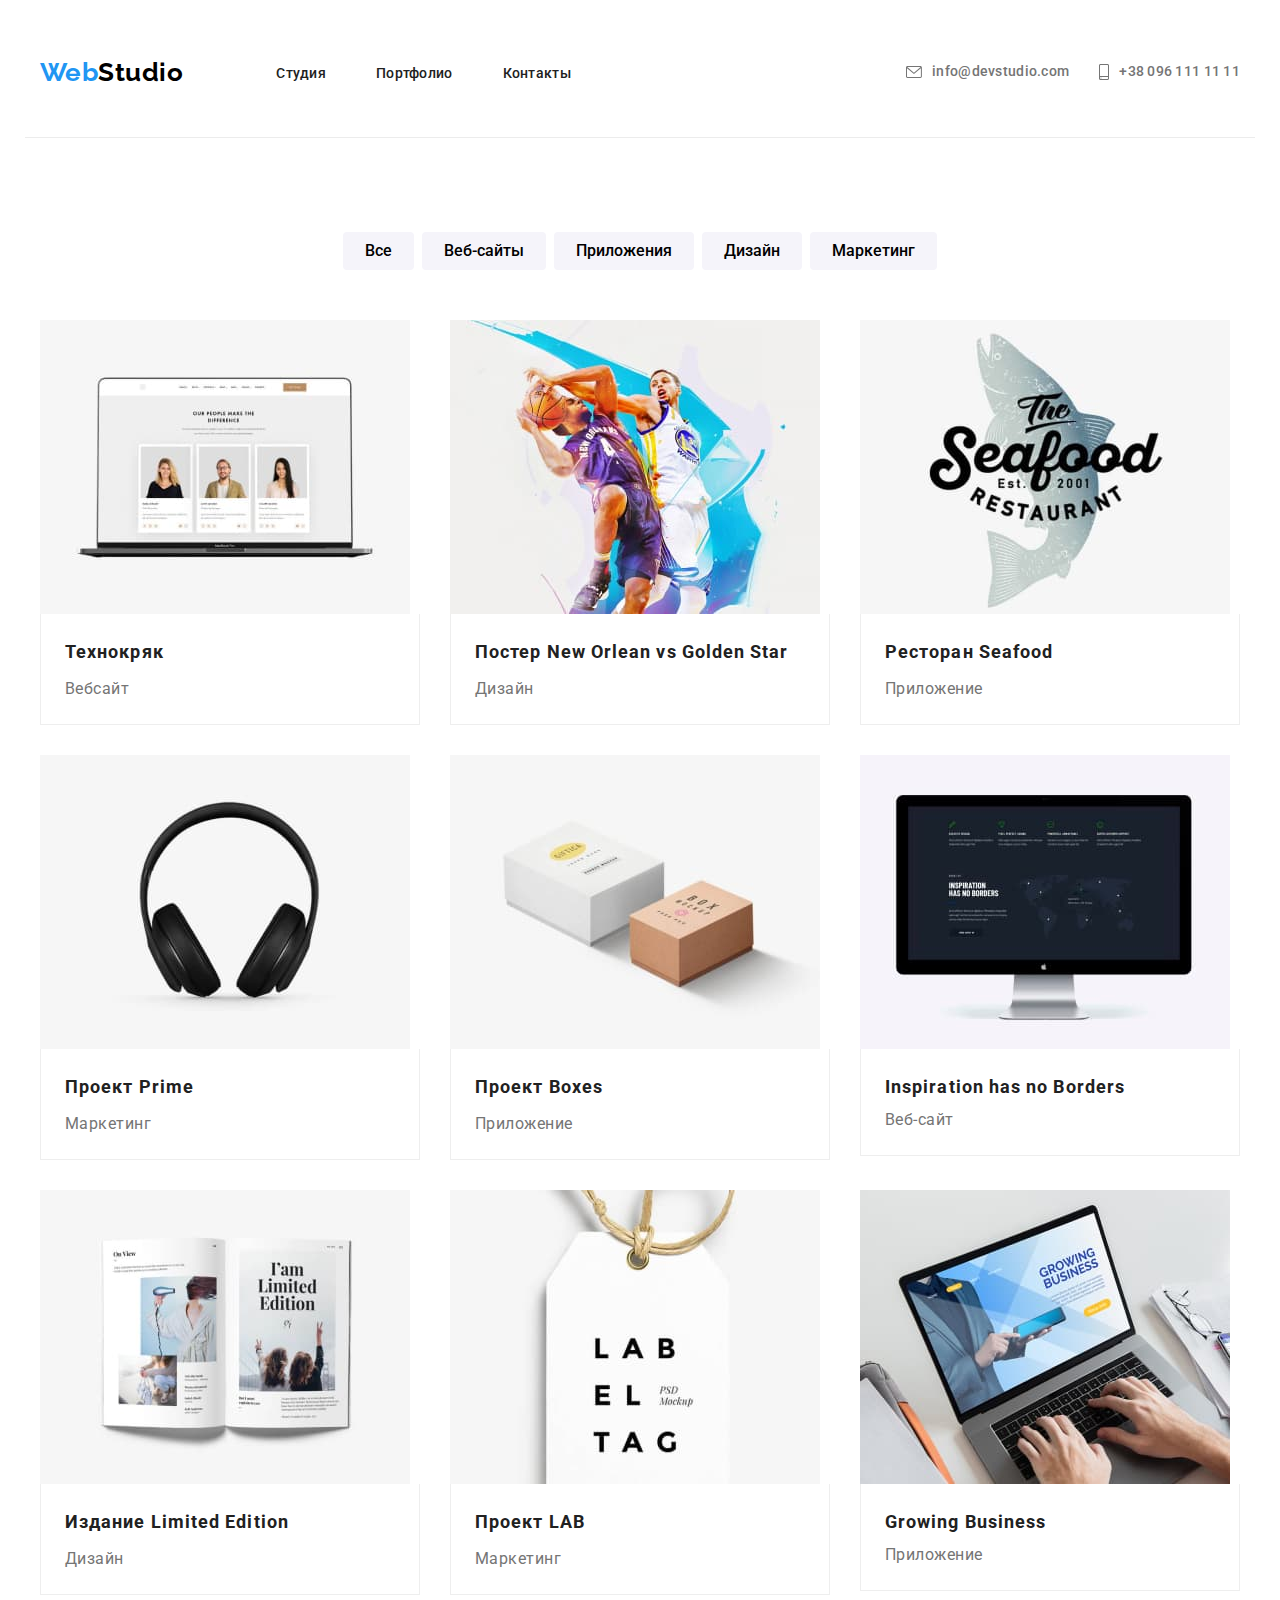
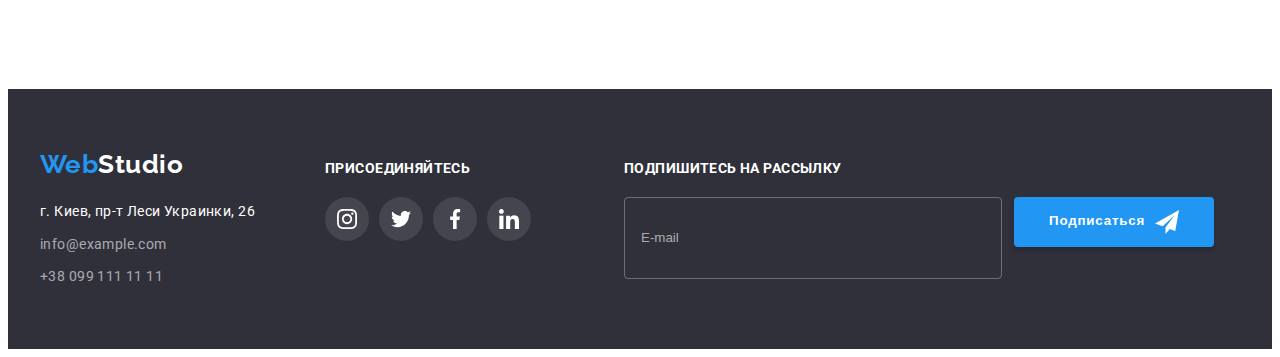
==== portfolio.html @ d4dd52d9 "main" ====
<!DOCTYPE html>
<html lang="ru">
<head>
    <meta charset="UTF-8">
    <meta http-equiv="X-UA-Compatible" content="IE=edge">
    <meta name="viewport" content="width=device-width, initial-scale=1.0">
    <title>Portfolio</title>
    <link rel="preconnect" href="https://fonts.gstatic.com">
    <link href="https://fonts.googleapis.com/css2?family=Raleway:wght@700&family=Roboto:wght@400;500;700;900&display=swap"
        rel="stylesheet">
    <link rel="stylesheet" href="https://cdnjs.cloudflare.com/ajax/libs/modern-normalize/0.2.0/modern-normalize.min.css"
        integrity="sha512-sqIVMkf5f8XGYI/UZYGs7wODxlUeoj9JknataPfUwtvrSKWMHrMXGZ7Evb6nabFYJQG15vFFyALe6r0nWCD1Ug=="
        crossorigin="anonymous" referrerpolicy="no-referrer" />
    <link rel="stylesheet" href="./css/main.min.css">
</head>
<body>
    <!---Header, navigation, mail, phone-->
    <header class="header conteiner">
        <div class="header__conteiner">
            <nav class="header__nav">
                <a lang="en" href="./" class="link header__logo">
                    <span class="header__logo_p1">Web</span><span class="header__logo_p2">Studio</span>
                </a>
                <ul class="list header__menu">
                    <li class="header__menu_item">
                        <a href="./" class="header__menu_link">Студия</a>
                    </li>
                    <li class="header__menu_item">
                        <a href="./portfolio.html" class="header__menu_link">Портфолио</a>
                    </li>
                    <li class="header__menu_item">
                        <a href="./" class="header__menu_link">Контакты</a>
                    </li>
                </ul>
            </nav>
            <ul class="list header__menu header__address_margin">
                <li class="header__address_list">
                    <a href="mailto:info@devstudio.com" class="header__address_link">
                        <svg class="header__address_icon" width="16" height="12">
                            <use href="./icons/sprite.svg#icon-nav-envelope"></use>
                        </svg>
                        info@devstudio.com
                    </a>
                </li>
                <li>
                    <a href="tel:+380961111111" class="header__address_link">
                        <svg class="header__address_icon" width="10" height="16">
                            <use href="./icons/sprite.svg#icon-nav-phone"></use>
                        </svg>
                        +38 096 111 11 11
                    </a>
                </li>
            </ul>
        </div>
    </header>
    <main>
        <!---List filter-->
        <section class="section">
            <div class="conteiner filter-margin">
                <h1 lang="en" hidden>Filters</h1>
                <ul class="list filter-conteiner">
                    <li class="li-filter">
                        <button type="button" class="portfolio-button">Все</button>
                    </li>
                    <li class="li-filter">
                        <button type="button" class="portfolio-button">Веб-сайты</button>
                    </li>
                    <li class="li-filter">
                        <button type="button" class="portfolio-button">Приложения</button>
                    </li>
                    <li class="li-filter">
                        <button type="button" class="portfolio-button">Дизайн</button>
                    </li>
                    <li class="li-filter">
                        <button type="button" class="portfolio-button">Маркетинг</button>
                    </li>
                </ul>
            </div>
            <!---Portfolio projects-->
            <div class="conteiner">
                <h2 lang="en" hidden>List description</h2>
                <ul class="list ul-projects">
                    <li class="li-projects">
                        <a href="" class="projects-list-link">
                            <div class="portfolio-image-wrapper">
                                <img src="./images/portfolio/tehnokriak.jpg" alt="Вебсайт Технокряк" width="370" height="294">
                                <p class="projects-overlay">
                                    Технокряк это современная площадка распространения коронавируса. Компании используют эту платформу для цифрового
                                    шпионажа и атак на защищённые сервера конкурентов. Технокряк это современная площадка распространения коронавируса.
                                    Компании используют эту платформу для цифрового
                                    шпионажа и атак на защищённые сервера конкурентов. Технокряк это современная площадка распространения коронавируса.
                                    Компании используют эту платформу для цифрового
                                    шпионажа и атак на защищённые сервера конкурентов. Технокряк это современная площадка распространения коронавируса.
                                    Компании используют эту платформу для цифрового
                                    шпионажа и атак на защищённые сервера конкурентов.
                                </p>
                            </div>
                        <div class="li-projects-conteiner">
                            <h3 class="portfolio-projects">Технокряк</h3>
                            <p class="portfolio-projects-text">
                                Вебсайт
                            </p>
                        </div>
                        </a>
                    </li>
                    <li class="li-projects">
                        <a href="" class="projects-list-link">
                        <div class="portfolio-image-wrapper">
                            <img src="./images/portfolio/poster.jpg" alt="Постер с баскетболистами" width="370" height="294">
                            <p class="projects-overlay">
                                    Технокряк это современная площадка распространения коронавируса. Компании используют эту платформу для цифрового
                                    шпионажа и атак на защищённые сервера конкурентов. Технокряк это современная площадка распространения коронавируса.
                                    Компании используют эту платформу для цифрового
                                    шпионажа и атак на защищённые сервера конкурентов. Технокряк это современная площадка распространения коронавируса.
                                    Компании используют эту платформу для цифрового
                                    шпионажа и атак на защищённые сервера конкурентов. Технокряк это современная площадка распространения коронавируса.
                                    Компании используют эту платформу для цифрового
                                    шпионажа и атак на защищённые сервера конкурентов.
                                </p>
                        </div>
                        <div class="li-projects-conteiner">
                            <h3 class="portfolio-projects">Постер <span lang="en">New Orlean vs Golden Star</span></h3>
                            <p class="portfolio-projects-text">
                                Дизайн
                            </p>
                        </div>
                        </a>
                    </li>
                    <li class="li-projects">
                        <a href="" class="projects-list-link">
                        <div class="portfolio-image-wrapper">
                            <img src="./images/portfolio/restaurant.jpg" alt="Лого ресторана" width="370" height="294">
                            <p class="projects-overlay">
                                    Технокряк это современная площадка распространения коронавируса. Компании используют эту платформу для цифрового
                                    шпионажа и атак на защищённые сервера конкурентов. Технокряк это современная площадка распространения коронавируса.
                                    Компании используют эту платформу для цифрового
                                    шпионажа и атак на защищённые сервера конкурентов. Технокряк это современная площадка распространения коронавируса.
                                    Компании используют эту платформу для цифрового
                                    шпионажа и атак на защищённые сервера конкурентов. Технокряк это современная площадка распространения коронавируса.
                                    Компании используют эту платформу для цифрового
                                    шпионажа и атак на защищённые сервера конкурентов.
                                </p>
                        </div>
                        <div class="li-projects-conteiner">
                            <h3 class="portfolio-projects">Ресторан <span lang="en">Seafood</span></h3>
                            <p class="portfolio-projects-text">
                                Приложение
                            </p>
                        </div>
                        </a>
                    </li>
                    <li class="li-projects">
                        <a href="" class="projects-list-link">
                        <div class="portfolio-image-wrapper">
                            <img src="./images/portfolio/project-prime.jpg" alt="Наушники" width="370" height="294">
                            <p class="projects-overlay">
                                    Технокряк это современная площадка распространения коронавируса. Компании используют эту платформу для цифрового
                                    шпионажа и атак на защищённые сервера конкурентов. Технокряк это современная площадка распространения коронавируса.
                                    Компании используют эту платформу для цифрового
                                    шпионажа и атак на защищённые сервера конкурентов. Технокряк это современная площадка распространения коронавируса.
                                    Компании используют эту платформу для цифрового
                                    шпионажа и атак на защищённые сервера конкурентов. Технокряк это современная площадка распространения коронавируса.
                                    Компании используют эту платформу для цифрового
                                    шпионажа и атак на защищённые сервера конкурентов.
                                </p>
                        </div>
                        <div class="li-projects-conteiner">
                            <h3 class="portfolio-projects">Проект <span lang="en" class="portfolio-projects">Prime</span></h3>
                            <p class="portfolio-projects-text">
                                Маркетинг
                            </p>
                        </div>
                        </a>
                    </li>
                    <li class="li-projects">
                        <a href="" class="projects-list-link">
                        <div class="portfolio-image-wrapper">
                            <img src="./images/portfolio/project-boxes.jpg" alt="Две коробки" width="370" height="294">
                            <p class="projects-overlay">
                                    Технокряк это современная площадка распространения коронавируса. Компании используют эту платформу для цифрового
                                    шпионажа и атак на защищённые сервера конкурентов. Технокряк это современная площадка распространения коронавируса.
                                    Компании используют эту платформу для цифрового
                                    шпионажа и атак на защищённые сервера конкурентов. Технокряк это современная площадка распространения коронавируса.
                                    Компании используют эту платформу для цифрового
                                    шпионажа и атак на защищённые сервера конкурентов. Технокряк это современная площадка распространения коронавируса.
                                    Компании используют эту платформу для цифрового
                                    шпионажа и атак на защищённые сервера конкурентов.
                                </p>
                        </div>
                        <div class="li-projects-conteiner">
                            <h3 class="portfolio-projects">Проект <span lang="en" class="portfolio-projects">Boxes</span></h3>
                            <p class="portfolio-projects-text">
                                Приложение
                            </p>
                        </div>
                        </a>
                    </li>
                    <li class="li-projects">
                        <a href="" class="projects-list-link">
                        <div class="portfolio-image-wrapper">
                            <img src="./images/portfolio/inspiration.jpg" alt="Монитор" width="370" height="294">
                            <p class="projects-overlay">
                                    Технокряк это современная площадка распространения коронавируса. Компании используют эту платформу для цифрового
                                    шпионажа и атак на защищённые сервера конкурентов. Технокряк это современная площадка распространения коронавируса.
                                    Компании используют эту платформу для цифрового
                                    шпионажа и атак на защищённые сервера конкурентов. Технокряк это современная площадка распространения коронавируса.
                                    Компании используют эту платформу для цифрового
                                    шпионажа и атак на защищённые сервера конкурентов. Технокряк это современная площадка распространения коронавируса.
                                    Компании используют эту платформу для цифрового
                                    шпионажа и атак на защищённые сервера конкурентов.
                                </p>
                        </div>
                        <div class="li-projects-conteiner">
                            <h3><span lang="en" class="portfolio-projects">Inspiration has no Borders</span></h3>
                            <p class="portfolio-projects-text">
                                Веб-сайт
                            </p>
                        </div>
                        </a>
                    </li>
                    <li class="li-projects">
                        <a href="" class="projects-list-link">
                        <div class="portfolio-image-wrapper">
                            <img src="./images/portfolio/publishing.jpg" alt="Журнал" width="370" height="294">
                            <p class="projects-overlay">
                                    Технокряк это современная площадка распространения коронавируса. Компании используют эту платформу для цифрового
                                    шпионажа и атак на защищённые сервера конкурентов. Технокряк это современная площадка распространения коронавируса.
                                    Компании используют эту платформу для цифрового
                                    шпионажа и атак на защищённые сервера конкурентов. Технокряк это современная площадка распространения коронавируса.
                                    Компании используют эту платформу для цифрового
                                    шпионажа и атак на защищённые сервера конкурентов. Технокряк это современная площадка распространения коронавируса.
                                    Компании используют эту платформу для цифрового
                                    шпионажа и атак на защищённые сервера конкурентов.
                                </p>
                        </div>
                        <div class="li-projects-conteiner">
                            <h3 class="portfolio-projects">Издание <span lang="en" class="portfolio-projects">Limited Edition</span></h3>
                            <p class="portfolio-projects-text">
                                Дизайн
                            </p>
                        </div>
                        </a>
                    </li>
                    <li class="li-projects">
                        <a href="" class="projects-list-link">
                        <div class="portfolio-image-wrapper">
                            <img src="./images/portfolio/project-lab.jpg" alt="Ярлык" width="370" height="294">
                            <p class="projects-overlay">
                                    Технокряк это современная площадка распространения коронавируса. Компании используют эту платформу для цифрового
                                    шпионажа и атак на защищённые сервера конкурентов. Технокряк это современная площадка распространения коронавируса.
                                    Компании используют эту платформу для цифрового
                                    шпионажа и атак на защищённые сервера конкурентов. Технокряк это современная площадка распространения коронавируса.
                                    Компании используют эту платформу для цифрового
                                    шпионажа и атак на защищённые сервера конкурентов. Технокряк это современная площадка распространения коронавируса.
                                    Компании используют эту платформу для цифрового
                                    шпионажа и атак на защищённые сервера конкурентов.
                                </p>
                        </div>
                        <div class="li-projects-conteiner">
                            <h3 class="portfolio-projects">Проект <span lang="en" class="portfolio-projects">LAB</span></h3>
                            <p class="portfolio-projects-text">
                                Маркетинг
                            </p>
                        </div>
                        </a>
                    </li>
                    <li class="li-projects">
                        <a href="" class="projects-list-link">
                        <div class="portfolio-image-wrapper">
                            <img src="./images/portfolio/growing.jpg" alt="Ноутбук" width="370" height="294">
                            <p class="projects-overlay">
                                    Технокряк это современная площадка распространения коронавируса. Компании используют эту платформу для цифрового
                                    шпионажа и атак на защищённые сервера конкурентов. Технокряк это современная площадка распространения коронавируса.
                                    Компании используют эту платформу для цифрового
                                    шпионажа и атак на защищённые сервера конкурентов. Технокряк это современная площадка распространения коронавируса.
                                    Компании используют эту платформу для цифрового
                                    шпионажа и атак на защищённые сервера конкурентов. Технокряк это современная площадка распространения коронавируса.
                                    Компании используют эту платформу для цифрового
                                    шпионажа и атак на защищённые сервера конкурентов.
                                </p>
                        </div>
                        <div class="li-projects-conteiner">
                            <h3><span lang="en" class="portfolio-projects">Growing Business</span></h3>
                            <p class="portfolio-projects-text">
                                Приложение
                            </p>
                        </div>
                        </a>
                    </li>
                </ul>
                </div>
        </section>
    </main>
    <!---Footer-->
    <footer class="footer">
        <div class="conteiner footer-conteiner">
            <div class="footer-address-wrapper">
                <div class="footer-logo">
                    <a lang="en" href="./" class="link">
                        <span class="logo-p1-footer">Web</span><span class="logo-p2-footer">Studio</span>
                    </a>
                </div>
                <address class="address">
                    <ul class="list">
                        <li class="footer-address">
                            <a href="https://goo.gl/maps/2G7X5ujzZRcChYin7" target="_blank" rel="noopener noreferrer"
                                class="address-street">г.
                                Киев, пр-т Леси Украинки, 26</a>
                        </li>
                        <li class="footer-address">
                            <a href="mailto:info@example.com" class="address-email">info@example.com</a>
                        </li>
                        <li class="footer-address">
                            <a href="tel:+380991111111" class="address-tel">+38 099 111 11 11</a>
                        </li>
                    </ul>
                </address>
            </div>
            <div class="footer-social-conteiner">
                <p class="footer-social-header">
                    Присоединяйтесь
                </p>
                <ul class="list footer-social-content">
                    <li class="footer-social-item">
                        <a href="" class="footer-social-link">
                            <svg class="footer-social-icon" width="20" height="20">
                                <use href="./icons/sprite.svg#icon-instagram-white"></use>
                            </svg>
                        </a>
                    </li>
                    <li class="footer-social-item">
                        <a href="" class="footer-social-link">
                            <svg class="footer-social-icon" width="20" height="20">
                                <use href="./icons/sprite.svg#icon-twitter-white"></use>
                            </svg>
                        </a>
                    </li>
                    <li class="footer-social-item">
                        <a href="" class="footer-social-link">
                            <svg class="footer-social-icon" width="20" height="20">
                                <use href="./icons/sprite.svg#icon-facebook-white"></use>
                            </svg>
                        </a>
                    </li>
                    <li class="footer-social-item">
                        <a href="" class="footer-social-link">
                            <svg class="footer-social-icon" width="20" height="20">
                                <use href="./icons/sprite.svg#icon-linkedin-white"></use>
                            </svg>
                        </a>
                    </li>
                </ul>
            </div>
            <div class="footer-subscribe-conteiner">
                <p class="subscribe-form-header">Подпишитесь на рассылку</p>
                <form class="subscribe-form">
                    <label class="subscribe-form-label">
                        <input type="email" class="subscribe-form-input" placeholder="E-mail" name="subscribe-email">
                    </label>
                    <button type="submit" class="subscribe-button">Подписаться</button>
                </form>
            </div>
        </div>
    </footer>
</body>
</html>
---- css/main.min.css ----
:root{--main-font: "roboto", sans-serif;--secondary-font: "raleway", sans-serif;--main-text-color: #212121;--accent-color: #2196f3;--logo-p2-header-color: #000000;--nav-address-color: #757575;--hero-footer-background-color: #2f303a;--hero-title-color: #ffffff;--hero-button-color: #ffffff;--hero-button-background-color: #188ce8;--features-text-team-position-portfolio-projects-text: #757575;--team-section-background: #f5f4fa;--portfolio-button-background-color: #f5f4fa;--portfolio-button-background-color-hover: #2196f3;--portfolio-button-hover-focus-color: #ffffff;--logo-p2-footer-color: #ffffff;--address-street-color: #ffffff}.visually-hidden{position:absolute !important;clip:rect(1px 1px 1px 1px);clip:rect(1px, 1px, 1px, 1px);padding:0 !important;border:0 !important;height:1px !important;width:1px !important;overflow:hidden}h1,h2,h3,p{margin-bottom:0;margin-top:0}img{display:block}ul,ol{margin-bottom:0;margin-top:0;padding-left:0}body{color:var(--main-text-color);font-family:var(--main-font);font-weight:400;letter-spacing:0.03em}.list{list-style:none}.link{text-decoration:none}.section{padding-top:94px;padding-bottom:94px}.conteiner{width:1200px;padding-left:15px;padding-right:15px;margin:0 auto}.header__logo{margin-right:93px}.header__logo_p1{font-family:var(--secondary-font);font-weight:700;font-size:26px;line-height:1.19;color:var(--accent-color)}.header__logo_p2{font-family:var(--secondary-font);font-weight:700;font-size:26px;line-height:1.19;color:var(--logo-p2-header-color)}.footer-logo{margin-bottom:20px}.logo-p1-footer{font-family:var(--secondary-font);font-weight:700;font-size:26px;line-height:1.19;color:var(--accent-color)}.logo-p2-footer{font-family:var(--secondary-font);font-weight:700;font-size:26px;line-height:1.19;color:var(--logo-p2-footer-color)}.hero__button{border:none;box-shadow:0px 4px 4px rgba(0,0,0,0.15);border-radius:4px;color:var(--hero-button-color);background-color:var(--accent-color);font-family:var(--main-font);padding:10px 32px;font-weight:700;font-size:16px;line-height:1.87;letter-spacing:0.06em;transition:background-color 250ms cubic-bezier(0.4, 0, 0.2, 1)}.hero__button:hover,.hero__button:focus{background-color:var(--hero-button-background-color);cursor:pointer}.backdrop{position:fixed;top:0;left:0;width:100vw;height:100vh;background-color:rgba(0,0,0,0.2);transition:opacity 250ms cubic-bezier(0.4, 0, 0.2, 1),visibility 205ms cubic-bezier(0.4, 0, 0.2, 1)}.is-hidden{opacity:0;visibility:hidden;pointer-events:none}.modal{position:absolute;padding:40px;left:50%;top:50%;width:528px;background:#ffffff;box-shadow:0px 1px 3px rgba(0,0,0,0.12),0px 1px 1px rgba(0,0,0,0.14),0px 2px 1px rgba(0,0,0,0.2);border-radius:4px;transform:translate(-50%, -50%)}.close-button{position:absolute;top:8px;right:8px;width:30px;height:30px;background:#ffffff;border:1px solid rgba(0,0,0,0.1);border-radius:50%;cursor:pointer;padding:0;transition:fill 250ms cubic-bezier(0.4, 0, 0.2, 1)}.close-button:hover{fill:var(--accent-color)}.modal-form-title{margin-bottom:12px;font-weight:700;font-size:20px;line-height:1.15;text-align:center;letter-spacing:0.03em;color:#212121}.modal-form-input{font-size:12px;line-height:1.16;letter-spacing:0.01em;color:#757575}.contact-form-input-wrapper{display:block;position:relative;margin-top:4px;margin-bottom:10px}.contact-form-input{height:40px;width:100%;padding-left:42px;border:1px solid rgba(33,33,33,0.2);border-radius:4px;transition:border 250ms cubic-bezier(0.4, 0, 0.2, 1)}.contact-form-input:focus{border-color:var(--accent-color);outline:none}.contact-form-icon{position:absolute;height:12px;width:12px;top:50%;left:15px;transform:translateY(-50%);transition:fill 250ms cubic-bezier(0.4, 0, 0.2, 1)}.contact-form-input:focus+.contact-form-icon{fill:var(--accent-color)}.contact-form-comments{width:100%;height:120px;padding:12px 16px;margin-top:4px;margin-bottom:20px;border:1px solid rgba(33,33,33,0.2);border-radius:4px;resize:none;transition:border-color 250ms cubic-bezier(0.4, 0, 0.2, 1)}.contact-form-comments::placeholder{color:rgba(117,117,117,0.5)}.contact-form-comments:focus{outline:none;border-color:var(--accent-color)}.contact-form-checkbox-label{display:flex;align-items:center;font-size:14px;line-height:1.71;margin-bottom:30px;color:#757575}.contact-form-checkbox-label::before{content:"";margin-left:13px;margin-right:7px;background-image:url("../icons/unchecked.svg");width:16px;height:15px;cursor:pointer;transition:background-image 250ms cubic-bezier(0.4, 0, 0.2, 1)}.contact-form-policy:checked+.contact-form-checkbox-label::before{background-image:url("../icons/checked.svg")}.contact-form-policy-link{color:#2196f3}.submit-button{display:block;margin:0 auto;width:200px;height:50px;border:none;line-height:1.87;letter-spacing:0.06em;font-weight:700;color:#ffffff;background:#2196f3;box-shadow:0px 4px 4px rgba(0,0,0,0.15);border-radius:4px;cursor:pointer;transition:background 250ms cubic-bezier(0.4, 0, 0.2, 1)}.submit-button:hover{background:#188ce8}.ourteam-social-content{display:flex;justify-content:space-between}.ourteam-social-link{display:flex;align-items:center;justify-content:center;width:44px;height:44px;border-radius:50%;color:#afb1b8;transition:color 250ms cubic-bezier(0.4, 0, 0.2, 1),background-color 250ms cubic-bezier(0.4, 0, 0.2, 1)}.ourteam-social-link:hover,.ourteam-social-link:focus{background-color:var(--accent-color);color:#ffffff}.ourteam-social-icon{fill:currentColor;width:20px;height:20px}.footer-social-content{display:flex;justify-content:space-between}.footer-social-link{display:flex;align-items:center;justify-content:center;width:44px;height:44px;border-radius:50%;background:rgba(255,255,255,0.1);transition:background-color 250ms cubic-bezier(0.4, 0, 0.2, 1)}.footer-social-link:hover,.footer-social-link:focus{background-color:var(--accent-color)}.header{border-bottom:1px solid #ececec;background-color:#ffffff}.header__conteiner{display:flex;align-items:center;height:80px;width:100%;padding-top:24px;padding-bottom:25px}.header__nav{display:flex;align-items:center}.header__menu{display:flex;align-items:center}.header__menu_item{position:relative}.header__menu_item:not(:last-child){margin-right:50px}.header__menu_link{font-weight:500;font-size:14px;line-height:1.14;letter-spacing:0.02em;color:var(--main-text-color);text-decoration:none;transition:color 250ms cubic-bezier(0.4, 0, 0.2, 1)}.header__menu_link:hover,.header__menu_link:focus{color:var(--accent-color)}.header__menu_link:hover::after,.header__menu_link:focus::after{display:flex;position:absolute;content:"";width:100%;height:4px;background-color:#2196f3;border-radius:2px;bottom:-32px}.header__menu_link::after{display:flex;position:absolute;content:"";width:100%;height:4px;background-color:transparent;border-radius:2px;bottom:-32px;transition:background-color 250ms cubic-bezier(0.4, 0, 0.2, 1)}.header__address_margin{margin-left:auto}.header__address_link{display:flex;align-items:center;font-weight:500;font-size:14px;line-height:1.14;letter-spacing:0.02em;color:var(--nav-address-color);text-decoration:none;transition:color 250ms cubic-bezier(0.4, 0, 0.2, 1)}.header__address_link:hover,.header__address_link:focus{color:var(--accent-color)}.header__address_list{margin-right:30px}.header__address_icon{margin-right:10px;fill:currentColor}.hero{background-color:#c4c4c4;background-image:linear-gradient(rgba(47,48,58,0.4), rgba(47,48,58,0.4)),url(../images/hero-bg.jpg);background-size:cover;text-align:center}.hero__section{width:100%;padding-top:200px;padding-bottom:200px}.hero__title{margin-bottom:30px;font-weight:900;font-size:44px;line-height:1.36;letter-spacing:0.06em;color:var(--hero-title-color);text-transform:uppercase}.features__content{display:flex;margin-top:-30px;margin-left:-30px}.features__list{flex-basis:calc((100% - 120px) / 4);margin-top:30px;margin-left:30px}.features__title{margin-bottom:10px;font-weight:700;font-size:14px;line-height:1.14;text-transform:uppercase}.features__text{font-size:14px;line-height:1.71;color:var(--features-text-team-position-portfolio-projects-text)}.features__icon{width:70px;height:70px}.features__icon_conteiner{display:flex;align-items:center;justify-content:center;margin-bottom:30px;border-radius:4px;height:120px;background:#f5f4fa;border-radius:4px}.ourjob__section{padding-bottom:94px}.ourjob__title{font-weight:700;font-size:36px;line-height:1.16;text-align:center;margin-bottom:50px}.ourjob__list{display:flex;margin-top:-30px;margin-left:-30px}.ourjob__list_item{flex-basis:calc((100% - 90px) / 3);margin-top:30px;margin-left:30px;position:relative}.ourjob__list_item-text{position:absolute;padding-top:27px;padding-bottom:27px;bottom:0;left:0;width:100%;text-align:center;background:rgba(47,48,58,0.8);text-transform:uppercase;color:#ffffff}.team-section-bg{background-color:var(--team-section-background)}.ourteam-content{display:flex;margin-top:-30px;margin-left:-30px}.ourteam-list{flex-basis:calc((100% - 120px) / 4);margin-top:30px;margin-left:30px;box-shadow:0px 1px 3px rgba(0,0,0,0.12),0px 1px 1px rgba(0,0,0,0.14),0px 2px 1px rgba(0,0,0,0.2);border-radius:0px 0px 4px 4px;background-color:#ffffff}.ourteam-conteiner{padding-top:30px;padding-right:32px;padding-bottom:30px;padding-left:32px;text-align:center}.team-title{margin-bottom:50px;font-weight:700;font-size:36px;line-height:1.17;text-align:center}.team-name{margin-bottom:10px;font-weight:500;font-size:16px;line-height:1.19}.team-position{margin-bottom:16px;font-size:16px;line-height:1.19;color:var(--features-text-team-position-portfolio-projects-text)}.clients-conteiner{padding-top:94px;padding-bottom:94px}.clients-content{display:flex;margin-top:-30px;margin-left:-30px}.clients-list{margin-top:30px;margin-left:30px;flex-basis:calc((100% - 180px) / 6)}.clients-link{display:flex;justify-content:center;align-items:center;width:170px;height:92px;border:1px solid #afb1b8;border-radius:4px;color:#afb1b8;transition:border 250ms cubic-bezier(0.4, 0, 0.2, 1),color 250ms cubic-bezier(0.4, 0, 0.2, 1)}.clients-link:hover,.clients-link:focus{border:1px solid var(--accent-color);color:var(--accent-color)}.clients-icon{fill:currentColor}.footer{padding-top:60px;padding-bottom:60px;background-color:var(--hero-footer-background-color)}.footer-conteiner{display:flex}.footer-address-wrapper{margin-right:70px}.footer-address:not(:last-child){margin-bottom:9px}.address{font-style:normal;font-size:14px;line-height:1.71;letter-spacing:0.03em}.address-street{color:var(--address-street-color);text-decoration:none}.address-email,.address-tel{color:rgba(255,255,255,0.6);text-decoration:none}.footer-social-conteiner{width:206px;margin-right:93px}.footer-social-header{padding-top:12px;margin-bottom:20px;font-weight:bold;font-size:14px;line-height:1.14;letter-spacing:0.03em;text-transform:uppercase;color:#ffffff}.subscribe-form{display:flex}.subscribe-form-header{padding-top:12px;margin-bottom:20px;font-weight:bold;font-size:14px;line-height:1.14;letter-spacing:0.03em;text-transform:uppercase;color:#ffffff;margin-bottom:20px}.subscribe-form-input{padding-left:16px;padding-top:15px;padding-bottom:15px;width:358px;height:50px;margin-right:12px;outline:none;color:#ffffff;background:transparent;border:1px solid rgba(255,255,255,0.3);border-radius:4px;transition:border-color 250ms cubic-bezier(0.4, 0, 0.2, 1),filter 250ms cubic-bezier(0.4, 0, 0.2, 1)}.subscribe-form-input:focus{border-color:var(--accent-color);filter:drop-shadow(0px 4px 4px rgba(0,0,0,0.15))}.subscribe-form-input::placeholder{color:rgba(255,255,255,0.6)}.subscribe-button{width:200px;height:50px;border:none;line-height:1.87;letter-spacing:0.06em;font-weight:700;color:#ffffff;background:#2196f3;box-shadow:0px 4px 4px rgba(0,0,0,0.15);border-radius:4px;cursor:pointer;transition:background 250ms cubic-bezier(0.4, 0, 0.2, 1)}.subscribe-button:hover{background:#188ce8}.subscribe-button::after{display:inline-block;content:"";vertical-align:middle;margin-left:10px;right:28px;width:24px;height:24px;background-image:url(../icons/subscribe-icon-send.svg)}.filter-margin{margin-bottom:50px}.filter-conteiner{display:flex;justify-content:center;margin-top:-8px;margin-left:-8px}.li-filter{margin-top:8px;margin-left:8px}.portfolio-button{border:none;border-radius:4px;padding:6px 22px;font-family:var(--main-font);font-weight:500;font-size:16px;line-height:1.62;background-color:var(--portfolio-button-background-color);transition:color 250ms cubic-bezier(0.4, 0, 0.2, 1),background-color 250ms cubic-bezier(0.4, 0, 0.2, 1),box-shadow 250ms cubic-bezier(0.4, 0, 0.2, 1)}.portfolio-button:hover,.portfolio-button:focus{box-shadow:0px 3px 1px rgba(0,0,0,0.1),0px 1px 2px rgba(0,0,0,0.08),0px 2px 2px rgba(0,0,0,0.12);color:var(--portfolio-button-hover-focus-color);background-color:var(--portfolio-button-background-color-hover);cursor:pointer}.ul-projects{display:flex;flex-wrap:wrap;margin-top:-30px;margin-left:-30px}.li-projects{margin-top:30px;margin-left:30px;flex-basis:calc((100% - 90px) / 3);background:#ffffff}.projects-list-link{display:block;text-decoration:none;color:var(--main-text-color);transition-property:box-shadow;transition-duration:250ms;transition-timing-function:cubic-bezier(0.4, 0, 0.2, 1);transition-delay:0}.projects-list-link:hover,.projects-list-link:focus{box-shadow:0px 1px 1px rgba(0,0,0,0.12),0px 4px 4px rgba(0,0,0,0.06),1px 4px 6px rgba(0,0,0,0.16);transform:box-shadow}.projects-list-link:hover .projects-overlay,.projects-list-link:focus .projects-overlay{transform:translateY(0%)}.portfolio-image-wrapper{position:relative;overflow:hidden}.projects-overlay{position:absolute;overflow-y:scroll;background:rgba(33,150,243,0.9);top:0;left:0;width:100%;height:100%;color:#ffffff;line-height:1.6;padding-top:63px;padding-right:24px;padding-bottom:63px;padding-left:24px;transform:translateY(100%);transition:transform 250ms cubic-bezier(0.4, 0, 0.2, 1)}.li-projects-conteiner{padding-top:20px;padding-right:24px;padding-left:24px;padding-bottom:20px;border-right:1px solid #eeeeee;border-bottom:1px solid #eeeeee;border-left:1px solid #eeeeee}.portfolio-projects{margin-bottom:4px;font-weight:700;font-size:18px;line-height:2;letter-spacing:0.06em}.portfolio-projects-text{font-size:16px;line-height:1.87;color:var(--features-text-team-position-portfolio-projects-text)}
/*# sourceMappingURL=main.min.css.map */
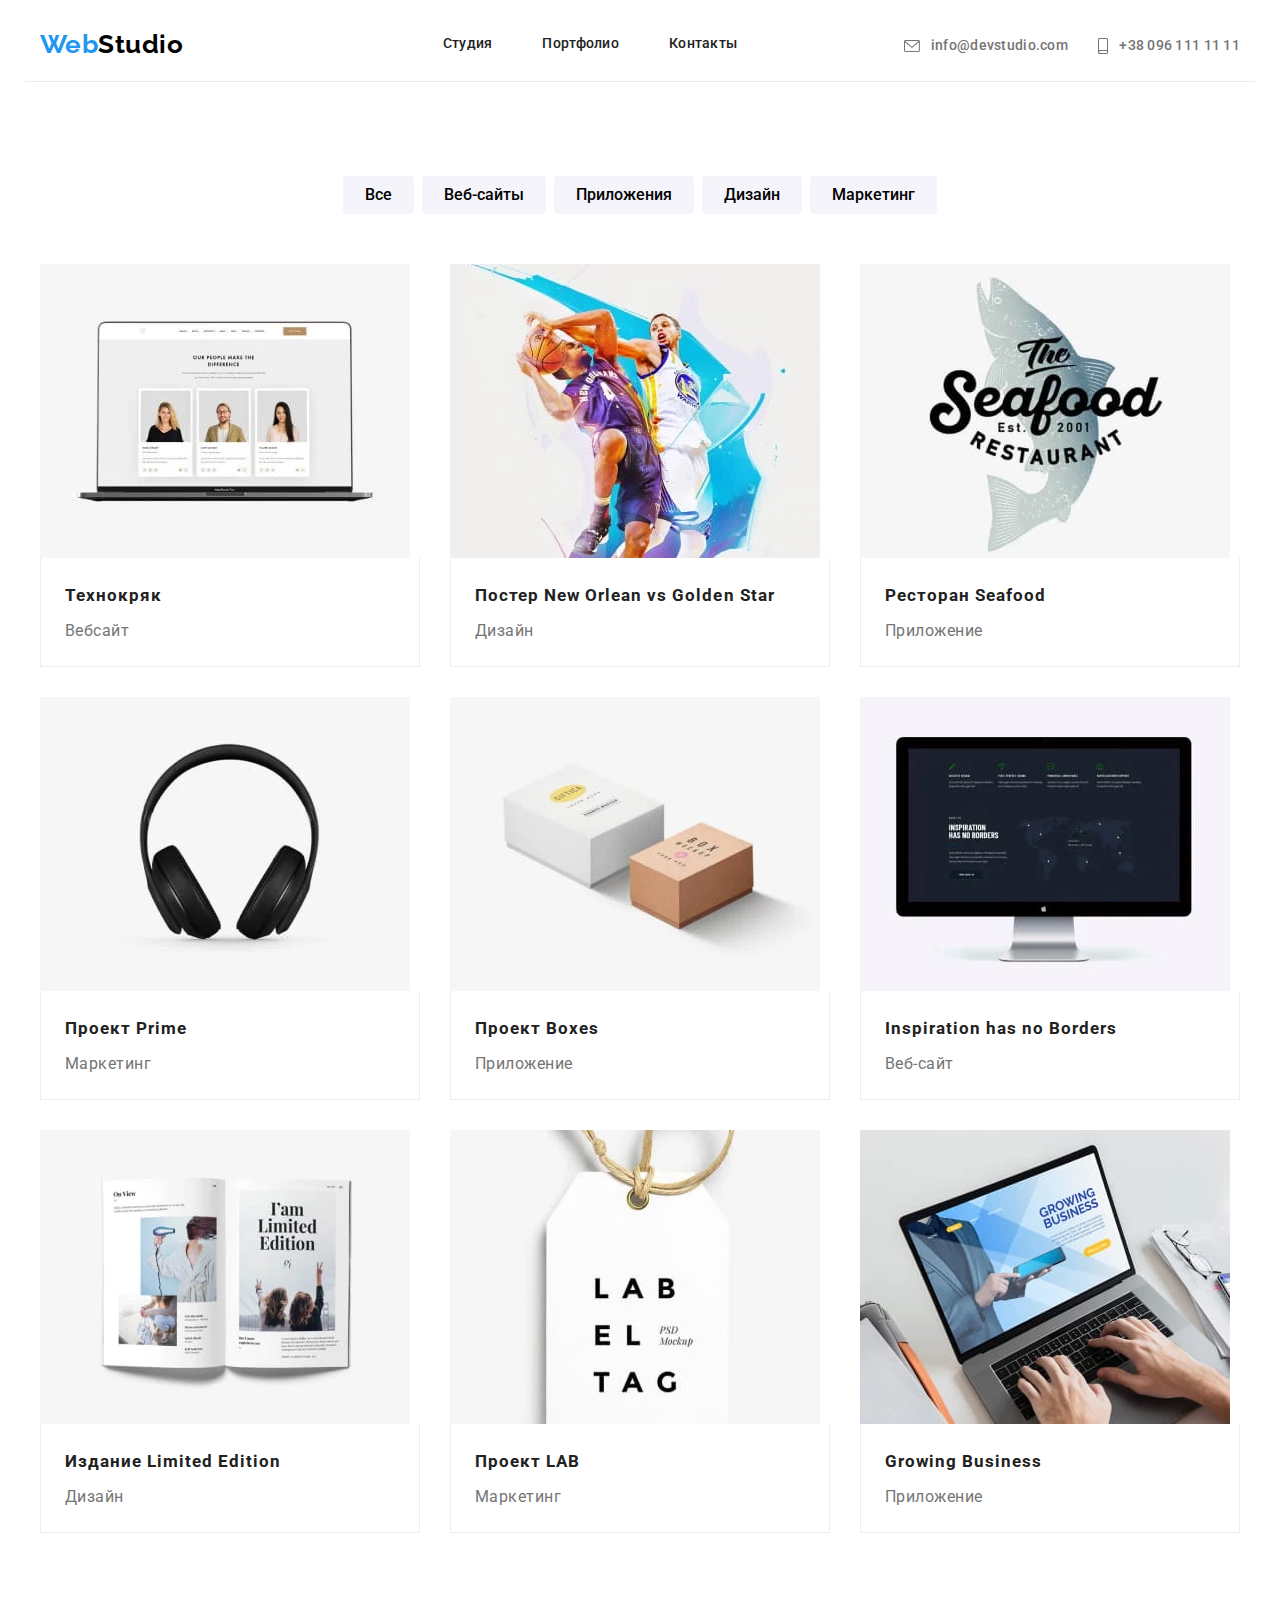
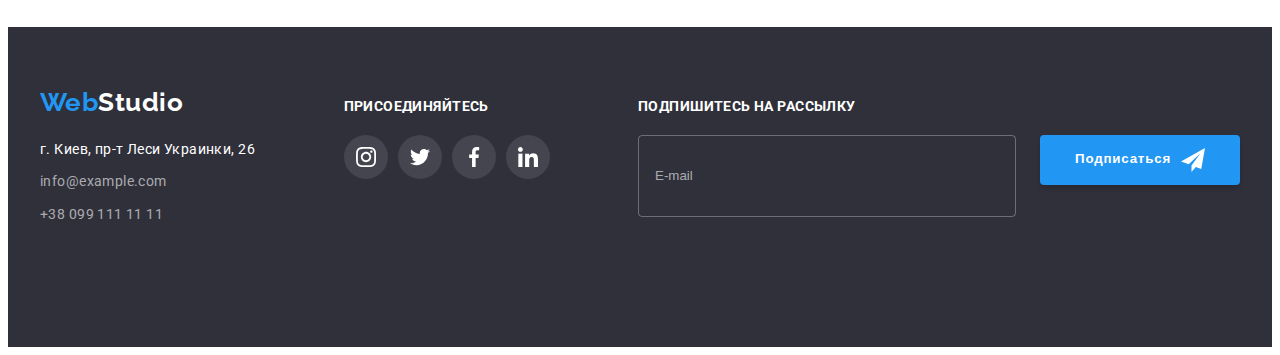
==== commit 24f7f7d0: "08" ====
--- a/portfolio.html
+++ b/portfolio.html
@@ -32,25 +32,72 @@
                         <a href="./" class="header__menu_link">Контакты</a>
                     </li>
                 </ul>
+                <ul class="list header__address">
+                    <li class="header__address_list">
+                        <a href="mailto:info@devstudio.com" class="header__address_link">
+                            <svg class="header__address_icon" width="16" height="12">
+                                <use href="./icons/sprite.svg#icon-nav-envelope"></use>
+                            </svg>
+                            info@devstudio.com
+                        </a>
+                    </li>
+                    <li>
+                        <a href="tel:+380961111111" class="header__address_link">
+                            <svg class="header__address_icon" width="10" height="16">
+                                <use href="./icons/sprite.svg#icon-nav-phone"></use>
+                            </svg>
+                            +38 096 111 11 11
+                        </a>
+                    </li>
+                </ul>
             </nav>
-            <ul class="list header__menu header__address_margin">
-                <li class="header__address_list">
-                    <a href="mailto:info@devstudio.com" class="header__address_link">
-                        <svg class="header__address_icon" width="16" height="12">
-                            <use href="./icons/sprite.svg#icon-nav-envelope"></use>
-                        </svg>
-                        info@devstudio.com
-                    </a>
-                </li>
-                <li>
-                    <a href="tel:+380961111111" class="header__address_link">
-                        <svg class="header__address_icon" width="10" height="16">
-                            <use href="./icons/sprite.svg#icon-nav-phone"></use>
-                        </svg>
-                        +38 096 111 11 11
-                    </a>
-                </li>
-            </ul>
+            <button class="burger-btn" data-menu-open>
+                <svg class="burger-btn__icon">
+                    <use href="./icons/sprite.svg#icon-burger"></use>
+                </svg>
+            </button>
+        </div>
+        <div class="mobile-menu" data-menu>
+            <div class="conteiner mobile-menu__conteiner">
+                <button class="close-btn mobile-menu__close-button" data-menu-close>
+                    <svg class="close-icon mobile-menu__close-icon">
+                        <use href="./icons/sprite.svg#icon-close"></use>
+                    </svg>
+                </button>
+                <ul class="nav-menu list">
+                    <li class="nav-menu__item">
+                        <a href="" class="nav-menu__link link">Студия</a>
+                    </li>
+                    <li class="nav-menu__item">
+                        <a href="./portfolio.html" class="nav-menu__link link">Портфолио</a>
+                    </li>
+                    <li class="nav-menu__item">
+                        <a href="" class="nav-menu__link link">Контакты</a>
+                    </li>
+                </ul>
+                <ul class="nav-address list">
+                    <li class="nav-address__tel">
+                        <a href="tel:+380961111111" class="nav-address__tel-link link">+38 096 111 11 11</a>
+                    </li>
+                    <li class="nav-address__mail">
+                        <a href="mailto:info@devstudio.com" class="nav-address__mail-link link">info@devstudio.com</a>
+                    </li>
+                </ul>
+                <ul class="nav-social list">
+                    <li class="nav-social__item">
+                        <a href="" class="nav-social__link link">Instagram</a>
+                    </li>
+                    <li class="nav-social__item">
+                        <a href="" class="nav-social__link link">Twitter</a>
+                    </li>
+                    <li class="nav-social__item">
+                        <a href="" class="nav-social__link link">Facebook</a>
+                    </li>
+                    <li class="nav-social__item">
+                        <a href="" class="nav-social__link link">LinkedIn</a>
+                    </li>
+                </ul>
+            </div>
         </div>
     </header>
     <main>
@@ -83,7 +130,23 @@
                     <li class="li-projects">
                         <a href="" class="projects-list-link">
                             <div class="portfolio-image-wrapper">
-                                <img src="./images/portfolio/tehnokriak.jpg" alt="Вебсайт Технокряк" width="370" height="294">
+                                <picture>
+                                    <source media="(min-width: 1200px)"
+                                        srcset="./images/portfolio/desktop/img.webp 1x, ./images/portfolio/desktop/img@2x.webp 2x" type="image/webp">
+                                    <source media="(min-width: 1200px)"
+                                        srcset="./images/portfolio/desktop/img.jpg 1x, ./images/portfolio/desktop/img@2x.jpg 2x">
+                                
+                                    <source media="(min-width: 768px)"
+                                        srcset="./images/portfolio/tablet/img.webp 1x, ./images/portfolio/tablet/img@2x.webp 2x" type="image/webp">
+                                    <source media="(min-width: 768px)"
+                                        srcset="./images/portfolio/tablet/img.jpg 1x, ./images/portfolio/tablet/img@2x.jpg 2x">
+                                
+                                    <source media="(min-width: 320px)"
+                                        srcset="./images/portfolio/mobile/img.webp 1x, ./images/portfolio/mobile/img@2x.webp 2x" type="image/webp">
+                                    <source media="(min-width: 320px)"
+                                        srcset="./images/portfolio/mobile/img.jpg 1x, ./images/portfolio/mobile/img@2x.jpg 2x">
+                                    <img class= "img-portfolio-projects" src="#" alt="Вебсайт Технокряк">
+                                </picture>
                                 <p class="projects-overlay">
                                     Технокряк это современная площадка распространения коронавируса. Компании используют эту платформу для цифрового
                                     шпионажа и атак на защищённые сервера конкурентов. Технокряк это современная площадка распространения коронавируса.
@@ -106,7 +169,23 @@
                     <li class="li-projects">
                         <a href="" class="projects-list-link">
                         <div class="portfolio-image-wrapper">
-                            <img src="./images/portfolio/poster.jpg" alt="Постер с баскетболистами" width="370" height="294">
+                            <picture>
+                                <source media="(min-width: 1200px)"
+                                    srcset="./images/portfolio/desktop/img-1.webp 1x, ./images/portfolio/desktop/img-1@2x.webp 2x" type="image/webp">
+                                <source media="(min-width: 1200px)"
+                                    srcset="./images/portfolio/desktop/img-1.jpg 1x, ./images/portfolio/desktop/img-1@2x.jpg 2x">
+                            
+                                <source media="(min-width: 768px)"
+                                    srcset="./images/portfolio/tablet/img-1.webp 1x, ./images/portfolio/tablet/img-1@2x.webp 2x" type="image/webp">
+                                <source media="(min-width: 768px)"
+                                    srcset="./images/portfolio/tablet/img-1.jpg 1x, ./images/portfolio/tablet/img-1@2x.jpg 2x">
+                            
+                                <source media="(min-width: 320px)"
+                                    srcset="./images/portfolio/mobile/img-1.webp 1x, ./images/portfolio/mobile/img-1@2x.webp 2x" type="image/webp">
+                                <source media="(min-width: 320px)"
+                                    srcset="./images/portfolio/mobile/img-1.jpg 1x, ./images/portfolio/mobile/img-1@2x.jpg 2x">
+                                <img class="img-portfolio-projects" src="#" alt="Постер с баскетболистами">
+                            </picture>
                             <p class="projects-overlay">
                                     Технокряк это современная площадка распространения коронавируса. Компании используют эту платформу для цифрового
                                     шпионажа и атак на защищённые сервера конкурентов. Технокряк это современная площадка распространения коронавируса.
@@ -129,7 +208,24 @@
                     <li class="li-projects">
                         <a href="" class="projects-list-link">
                         <div class="portfolio-image-wrapper">
-                            <img src="./images/portfolio/restaurant.jpg" alt="Лого ресторана" width="370" height="294">
+                            <picture>
+                                <source media="(min-width: 1200px)"
+                                    srcset="./images/portfolio/desktop/img-2.webp 1x, ./images/portfolio/desktop/img-2@2x.webp 2x"
+                                    type="image/webp">
+                                <source media="(min-width: 1200px)"
+                                    srcset="./images/portfolio/desktop/img-2.jpg 1x, ./images/portfolio/desktop/img-2@2x.jpg 2x">
+                            
+                                <source media="(min-width: 768px)"
+                                    srcset="./images/portfolio/tablet/img-2.webp 1x, ./images/portfolio/tablet/img-2@2x.webp 2x" type="image/webp">
+                                <source media="(min-width: 768px)"
+                                    srcset="./images/portfolio/tablet/img-2.jpg 1x, ./images/portfolio/tablet/img-2@2x.jpg 2x">
+                            
+                                <source media="(min-width: 320px)"
+                                    srcset="./images/portfolio/mobile/img-2.webp 1x, ./images/portfolio/mobile/img-2@2x.webp 2x" type="image/webp">
+                                <source media="(min-width: 320px)"
+                                    srcset="./images/portfolio/mobile/img-2.jpg 1x, ./images/portfolio/mobile/img-2@2x.jpg 2x">
+                                <img class="img-portfolio-projects" src="#" alt="Лого ресторана">
+                            </picture>
                             <p class="projects-overlay">
                                     Технокряк это современная площадка распространения коронавируса. Компании используют эту платформу для цифрового
                                     шпионажа и атак на защищённые сервера конкурентов. Технокряк это современная площадка распространения коронавируса.
@@ -152,7 +248,24 @@
                     <li class="li-projects">
                         <a href="" class="projects-list-link">
                         <div class="portfolio-image-wrapper">
-                            <img src="./images/portfolio/project-prime.jpg" alt="Наушники" width="370" height="294">
+                            <picture>
+                                <source media="(min-width: 1200px)"
+                                    srcset="./images/portfolio/desktop/img-3.webp 1x, ./images/portfolio/desktop/img-3@2x.webp 2x"
+                                    type="image/webp">
+                                <source media="(min-width: 1200px)"
+                                    srcset="./images/portfolio/desktop/img-3.jpg 1x, ./images/portfolio/desktop/img-3@2x.jpg 2x">
+                            
+                                <source media="(min-width: 768px)"
+                                    srcset="./images/portfolio/tablet/img-3.webp 1x, ./images/portfolio/tablet/img-3@2x.webp 2x" type="image/webp">
+                                <source media="(min-width: 768px)"
+                                    srcset="./images/portfolio/tablet/img-3.jpg 1x, ./images/portfolio/tablet/img-3@2x.jpg 2x">
+                            
+                                <source media="(min-width: 320px)"
+                                    srcset="./images/portfolio/mobile/img-3.webp 1x, ./images/portfolio/mobile/img-3@2x.webp 2x" type="image/webp">
+                                <source media="(min-width: 320px)"
+                                    srcset="./images/portfolio/mobile/img-3.jpg 1x, ./images/portfolio/mobile/img-3@2x.jpg 2x">
+                                <img class="img-portfolio-projects" src="#" alt="Наушники">
+                            </picture>
                             <p class="projects-overlay">
                                     Технокряк это современная площадка распространения коронавируса. Компании используют эту платформу для цифрового
                                     шпионажа и атак на защищённые сервера конкурентов. Технокряк это современная площадка распространения коронавируса.
@@ -175,7 +288,24 @@
                     <li class="li-projects">
                         <a href="" class="projects-list-link">
                         <div class="portfolio-image-wrapper">
-                            <img src="./images/portfolio/project-boxes.jpg" alt="Две коробки" width="370" height="294">
+                            <picture>
+                                <source media="(min-width: 1200px)"
+                                    srcset="./images/portfolio/desktop/img-4.webp 1x, ./images/portfolio/desktop/img-4@2x.webp 2x"
+                                    type="image/webp">
+                                <source media="(min-width: 1200px)"
+                                    srcset="./images/portfolio/desktop/img-4.jpg 1x, ./images/portfolio/desktop/img-4@2x.jpg 2x">
+                            
+                                <source media="(min-width: 768px)"
+                                    srcset="./images/portfolio/tablet/img-4.webp 1x, ./images/portfolio/tablet/img-4@2x.webp 2x" type="image/webp">
+                                <source media="(min-width: 768px)"
+                                    srcset="./images/portfolio/tablet/img-4.jpg 1x, ./images/portfolio/tablet/img-4@2x.jpg 2x">
+                            
+                                <source media="(min-width: 320px)"
+                                    srcset="./images/portfolio/mobile/img-4.webp 1x, ./images/portfolio/mobile/img-4@2x.webp 2x" type="image/webp">
+                                <source media="(min-width: 320px)"
+                                    srcset="./images/portfolio/mobile/img-4.jpg 1x, ./images/portfolio/mobile/img-4@2x.jpg 2x">
+                                <img class="img-portfolio-projects" src="#" alt="Две коробки">
+                            </picture>
                             <p class="projects-overlay">
                                     Технокряк это современная площадка распространения коронавируса. Компании используют эту платформу для цифрового
                                     шпионажа и атак на защищённые сервера конкурентов. Технокряк это современная площадка распространения коронавируса.
@@ -198,20 +328,37 @@
                     <li class="li-projects">
                         <a href="" class="projects-list-link">
                         <div class="portfolio-image-wrapper">
-                            <img src="./images/portfolio/inspiration.jpg" alt="Монитор" width="370" height="294">
-                            <p class="projects-overlay">
-                                    Технокряк это современная площадка распространения коронавируса. Компании используют эту платформу для цифрового
-                                    шпионажа и атак на защищённые сервера конкурентов. Технокряк это современная площадка распространения коронавируса.
-                                    Компании используют эту платформу для цифрового
-                                    шпионажа и атак на защищённые сервера конкурентов. Технокряк это современная площадка распространения коронавируса.
-                                    Компании используют эту платформу для цифрового
-                                    шпионажа и атак на защищённые сервера конкурентов. Технокряк это современная площадка распространения коронавируса.
-                                    Компании используют эту платформу для цифрового
-                                    шпионажа и атак на защищённые сервера конкурентов.
-                                </p>
-                        </div>
-                        <div class="li-projects-conteiner">
-                            <h3><span lang="en" class="portfolio-projects">Inspiration has no Borders</span></h3>
+                            <picture>
+                                <source media="(min-width: 1200px)"
+                                    srcset="./images/portfolio/desktop/img-5.webp 1x, ./images/portfolio/desktop/img-5@2x.webp 2x"
+                                    type="image/webp">
+                                <source media="(min-width: 1200px)"
+                                    srcset="./images/portfolio/desktop/img-5.jpg 1x, ./images/portfolio/desktop/img-5@2x.jpg 2x">
+                            
+                                <source media="(min-width: 768px)"
+                                    srcset="./images/portfolio/tablet/img-5.webp 1x, ./images/portfolio/tablet/img-5@2x.webp 2x" type="image/webp">
+                                <source media="(min-width: 768px)"
+                                    srcset="./images/portfolio/tablet/img-5.jpg 1x, ./images/portfolio/tablet/img-5@2x.jpg 2x">
+                            
+                                <source media="(min-width: 320px)"
+                                    srcset="./images/portfolio/mobile/img-5.webp 1x, ./images/portfolio/mobile/img-5@2x.webp 2x" type="image/webp">
+                                <source media="(min-width: 320px)"
+                                    srcset="./images/portfolio/mobile/img-5.jpg 1x, ./images/portfolio/mobile/img-5@2x.jpg 2x">
+                                <img class="img-portfolio-projects" src="#" alt="Монитор">
+                            </picture>
+                            <p class="projects-overlay">
+                                    Технокряк это современная площадка распространения коронавируса. Компании используют эту платформу для цифрового
+                                    шпионажа и атак на защищённые сервера конкурентов. Технокряк это современная площадка распространения коронавируса.
+                                    Компании используют эту платформу для цифрового
+                                    шпионажа и атак на защищённые сервера конкурентов. Технокряк это современная площадка распространения коронавируса.
+                                    Компании используют эту платформу для цифрового
+                                    шпионажа и атак на защищённые сервера конкурентов. Технокряк это современная площадка распространения коронавируса.
+                                    Компании используют эту платформу для цифрового
+                                    шпионажа и атак на защищённые сервера конкурентов.
+                                </p>
+                        </div>
+                        <div class="li-projects-conteiner">
+                            <h3 class="portfolio-projects"><span lang="en">Inspiration has no Borders</span></h3>
                             <p class="portfolio-projects-text">
                                 Веб-сайт
                             </p>
@@ -221,20 +368,37 @@
                     <li class="li-projects">
                         <a href="" class="projects-list-link">
                         <div class="portfolio-image-wrapper">
-                            <img src="./images/portfolio/publishing.jpg" alt="Журнал" width="370" height="294">
-                            <p class="projects-overlay">
-                                    Технокряк это современная площадка распространения коронавируса. Компании используют эту платформу для цифрового
-                                    шпионажа и атак на защищённые сервера конкурентов. Технокряк это современная площадка распространения коронавируса.
-                                    Компании используют эту платформу для цифрового
-                                    шпионажа и атак на защищённые сервера конкурентов. Технокряк это современная площадка распространения коронавируса.
-                                    Компании используют эту платформу для цифрового
-                                    шпионажа и атак на защищённые сервера конкурентов. Технокряк это современная площадка распространения коронавируса.
-                                    Компании используют эту платформу для цифрового
-                                    шпионажа и атак на защищённые сервера конкурентов.
-                                </p>
-                        </div>
-                        <div class="li-projects-conteiner">
-                            <h3 class="portfolio-projects">Издание <span lang="en" class="portfolio-projects">Limited Edition</span></h3>
+                            <picture>
+                                <source media="(min-width: 1200px)"
+                                    srcset="./images/portfolio/desktop/img-6.webp 1x, ./images/portfolio/desktop/img-6@2x.webp 2x"
+                                    type="image/webp">
+                                <source media="(min-width: 1200px)"
+                                    srcset="./images/portfolio/desktop/img-6.jpg 1x, ./images/portfolio/desktop/img-6@2x.jpg 2x">
+                            
+                                <source media="(min-width: 768px)"
+                                    srcset="./images/portfolio/tablet/img-6.webp 1x, ./images/portfolio/tablet/img-6@2x.webp 2x" type="image/webp">
+                                <source media="(min-width: 768px)"
+                                    srcset="./images/portfolio/tablet/img-6.jpg 1x, ./images/portfolio/tablet/img-6@2x.jpg 2x">
+                            
+                                <source media="(min-width: 320px)"
+                                    srcset="./images/portfolio/mobile/img-6.webp 1x, ./images/portfolio/mobile/img-6@2x.webp 2x" type="image/webp">
+                                <source media="(min-width: 320px)"
+                                    srcset="./images/portfolio/mobile/img-6.jpg 1x, ./images/portfolio/mobile/img-6@2x.jpg 2x">
+                                <img class="img-portfolio-projects" src="#" alt="Журнал">
+                            </picture>
+                            <p class="projects-overlay">
+                                    Технокряк это современная площадка распространения коронавируса. Компании используют эту платформу для цифрового
+                                    шпионажа и атак на защищённые сервера конкурентов. Технокряк это современная площадка распространения коронавируса.
+                                    Компании используют эту платформу для цифрового
+                                    шпионажа и атак на защищённые сервера конкурентов. Технокряк это современная площадка распространения коронавируса.
+                                    Компании используют эту платформу для цифрового
+                                    шпионажа и атак на защищённые сервера конкурентов. Технокряк это современная площадка распространения коронавируса.
+                                    Компании используют эту платформу для цифрового
+                                    шпионажа и атак на защищённые сервера конкурентов.
+                                </p>
+                        </div>
+                        <div class="li-projects-conteiner">
+                            <h3 class="portfolio-projects">Издание <span lang="en">Limited Edition</span></h3>
                             <p class="portfolio-projects-text">
                                 Дизайн
                             </p>
@@ -244,20 +408,37 @@
                     <li class="li-projects">
                         <a href="" class="projects-list-link">
                         <div class="portfolio-image-wrapper">
-                            <img src="./images/portfolio/project-lab.jpg" alt="Ярлык" width="370" height="294">
-                            <p class="projects-overlay">
-                                    Технокряк это современная площадка распространения коронавируса. Компании используют эту платформу для цифрового
-                                    шпионажа и атак на защищённые сервера конкурентов. Технокряк это современная площадка распространения коронавируса.
-                                    Компании используют эту платформу для цифрового
-                                    шпионажа и атак на защищённые сервера конкурентов. Технокряк это современная площадка распространения коронавируса.
-                                    Компании используют эту платформу для цифрового
-                                    шпионажа и атак на защищённые сервера конкурентов. Технокряк это современная площадка распространения коронавируса.
-                                    Компании используют эту платформу для цифрового
-                                    шпионажа и атак на защищённые сервера конкурентов.
-                                </p>
-                        </div>
-                        <div class="li-projects-conteiner">
-                            <h3 class="portfolio-projects">Проект <span lang="en" class="portfolio-projects">LAB</span></h3>
+                            <picture>
+                                <source media="(min-width: 1200px)"
+                                    srcset="./images/portfolio/desktop/img-7.webp 1x, ./images/portfolio/desktop/img-7@2x.webp 2x"
+                                    type="image/webp">
+                                <source media="(min-width: 1200px)"
+                                    srcset="./images/portfolio/desktop/img-7.jpg 1x, ./images/portfolio/desktop/img-7@2x.jpg 2x">
+                            
+                                <source media="(min-width: 768px)"
+                                    srcset="./images/portfolio/tablet/img-7.webp 1x, ./images/portfolio/tablet/img-7@2x.webp 2x" type="image/webp">
+                                <source media="(min-width: 768px)"
+                                    srcset="./images/portfolio/tablet/img-7.jpg 1x, ./images/portfolio/tablet/img-7@2x.jpg 2x">
+                            
+                                <source media="(min-width: 320px)"
+                                    srcset="./images/portfolio/mobile/img-7.webp 1x, ./images/portfolio/mobile/img-7@2x.webp 2x" type="image/webp">
+                                <source media="(min-width: 320px)"
+                                    srcset="./images/portfolio/mobile/img-7.jpg 1x, ./images/portfolio/mobile/img-7@2x.jpg 2x">
+                                <img class="img-portfolio-projects" src="#" alt="Ярлык">
+                            </picture>
+                            <p class="projects-overlay">
+                                    Технокряк это современная площадка распространения коронавируса. Компании используют эту платформу для цифрового
+                                    шпионажа и атак на защищённые сервера конкурентов. Технокряк это современная площадка распространения коронавируса.
+                                    Компании используют эту платформу для цифрового
+                                    шпионажа и атак на защищённые сервера конкурентов. Технокряк это современная площадка распространения коронавируса.
+                                    Компании используют эту платформу для цифрового
+                                    шпионажа и атак на защищённые сервера конкурентов. Технокряк это современная площадка распространения коронавируса.
+                                    Компании используют эту платформу для цифрового
+                                    шпионажа и атак на защищённые сервера конкурентов.
+                                </p>
+                        </div>
+                        <div class="li-projects-conteiner">
+                            <h3 class="portfolio-projects">Проект <span lang="en">LAB</span></h3>
                             <p class="portfolio-projects-text">
                                 Маркетинг
                             </p>
@@ -267,20 +448,37 @@
                     <li class="li-projects">
                         <a href="" class="projects-list-link">
                         <div class="portfolio-image-wrapper">
-                            <img src="./images/portfolio/growing.jpg" alt="Ноутбук" width="370" height="294">
-                            <p class="projects-overlay">
-                                    Технокряк это современная площадка распространения коронавируса. Компании используют эту платформу для цифрового
-                                    шпионажа и атак на защищённые сервера конкурентов. Технокряк это современная площадка распространения коронавируса.
-                                    Компании используют эту платформу для цифрового
-                                    шпионажа и атак на защищённые сервера конкурентов. Технокряк это современная площадка распространения коронавируса.
-                                    Компании используют эту платформу для цифрового
-                                    шпионажа и атак на защищённые сервера конкурентов. Технокряк это современная площадка распространения коронавируса.
-                                    Компании используют эту платформу для цифрового
-                                    шпионажа и атак на защищённые сервера конкурентов.
-                                </p>
-                        </div>
-                        <div class="li-projects-conteiner">
-                            <h3><span lang="en" class="portfolio-projects">Growing Business</span></h3>
+                            <picture>
+                                <source media="(min-width: 1200px)"
+                                    srcset="./images/portfolio/desktop/img-8.webp 1x, ./images/portfolio/desktop/img-8@2x.webp 2x"
+                                    type="image/webp">
+                                <source media="(min-width: 1200px)"
+                                    srcset="./images/portfolio/desktop/img-8.jpg 1x, ./images/portfolio/desktop/img-8@2x.jpg 2x">
+                            
+                                <source media="(min-width: 768px)"
+                                    srcset="./images/portfolio/tablet/img-8.webp 1x, ./images/portfolio/tablet/img-8@2x.webp 2x" type="image/webp">
+                                <source media="(min-width: 768px)"
+                                    srcset="./images/portfolio/tablet/img-8.jpg 1x, ./images/portfolio/tablet/img-8@2x.jpg 2x">
+                            
+                                <source media="(min-width: 320px)"
+                                    srcset="./images/portfolio/mobile/img-8.webp 1x, ./images/portfolio/mobile/img-8@2x.webp 2x" type="image/webp">
+                                <source media="(min-width: 320px)"
+                                    srcset="./images/portfolio/mobile/img-8.jpg 1x, ./images/portfolio/mobile/img-8@2x.jpg 2x">
+                                <img class="img-portfolio-projects" src="#" alt="Ноутбук">
+                            </picture>
+                            <p class="projects-overlay">
+                                    Технокряк это современная площадка распространения коронавируса. Компании используют эту платформу для цифрового
+                                    шпионажа и атак на защищённые сервера конкурентов. Технокряк это современная площадка распространения коронавируса.
+                                    Компании используют эту платформу для цифрового
+                                    шпионажа и атак на защищённые сервера конкурентов. Технокряк это современная площадка распространения коронавируса.
+                                    Компании используют эту платформу для цифрового
+                                    шпионажа и атак на защищённые сервера конкурентов. Технокряк это современная площадка распространения коронавируса.
+                                    Компании используют эту платформу для цифрового
+                                    шпионажа и атак на защищённые сервера конкурентов.
+                                </p>
+                        </div>
+                        <div class="li-projects-conteiner">
+                            <h3 class="portfolio-projects"><span lang="en">Growing Business</span></h3>
                             <p class="portfolio-projects-text">
                                 Приложение
                             </p>
@@ -288,7 +486,7 @@
                         </a>
                     </li>
                 </ul>
-                </div>
+            </div>
         </section>
     </main>
     <!---Footer-->
@@ -362,5 +560,6 @@
             </div>
         </div>
     </footer>
+    <script src="./JS/menu.js"></script>
 </body>
 </html>--- a/css/main.min.css
+++ b/css/main.min.css
@@ -1,2 +1,2 @@
-:root{--main-font: "roboto", sans-serif;--secondary-font: "raleway", sans-serif;--main-text-color: #212121;--accent-color: #2196f3;--logo-p2-header-color: #000000;--nav-address-color: #757575;--hero-footer-background-color: #2f303a;--hero-title-color: #ffffff;--hero-button-color: #ffffff;--hero-button-background-color: #188ce8;--features-text-team-position-portfolio-projects-text: #757575;--team-section-background: #f5f4fa;--portfolio-button-background-color: #f5f4fa;--portfolio-button-background-color-hover: #2196f3;--portfolio-button-hover-focus-color: #ffffff;--logo-p2-footer-color: #ffffff;--address-street-color: #ffffff}.visually-hidden{position:absolute !important;clip:rect(1px 1px 1px 1px);clip:rect(1px, 1px, 1px, 1px);padding:0 !important;border:0 !important;height:1px !important;width:1px !important;overflow:hidden}h1,h2,h3,p{margin-bottom:0;margin-top:0}img{display:block}ul,ol{margin-bottom:0;margin-top:0;padding-left:0}body{color:var(--main-text-color);font-family:var(--main-font);font-weight:400;letter-spacing:0.03em}.list{list-style:none}.link{text-decoration:none}.section{padding-top:94px;padding-bottom:94px}.conteiner{width:1200px;padding-left:15px;padding-right:15px;margin:0 auto}.header__logo{margin-right:93px}.header__logo_p1{font-family:var(--secondary-font);font-weight:700;font-size:26px;line-height:1.19;color:var(--accent-color)}.header__logo_p2{font-family:var(--secondary-font);font-weight:700;font-size:26px;line-height:1.19;color:var(--logo-p2-header-color)}.footer-logo{margin-bottom:20px}.logo-p1-footer{font-family:var(--secondary-font);font-weight:700;font-size:26px;line-height:1.19;color:var(--accent-color)}.logo-p2-footer{font-family:var(--secondary-font);font-weight:700;font-size:26px;line-height:1.19;color:var(--logo-p2-footer-color)}.hero__button{border:none;box-shadow:0px 4px 4px rgba(0,0,0,0.15);border-radius:4px;color:var(--hero-button-color);background-color:var(--accent-color);font-family:var(--main-font);padding:10px 32px;font-weight:700;font-size:16px;line-height:1.87;letter-spacing:0.06em;transition:background-color 250ms cubic-bezier(0.4, 0, 0.2, 1)}.hero__button:hover,.hero__button:focus{background-color:var(--hero-button-background-color);cursor:pointer}.backdrop{position:fixed;top:0;left:0;width:100vw;height:100vh;background-color:rgba(0,0,0,0.2);transition:opacity 250ms cubic-bezier(0.4, 0, 0.2, 1),visibility 205ms cubic-bezier(0.4, 0, 0.2, 1)}.is-hidden{opacity:0;visibility:hidden;pointer-events:none}.modal{position:absolute;padding:40px;left:50%;top:50%;width:528px;background:#ffffff;box-shadow:0px 1px 3px rgba(0,0,0,0.12),0px 1px 1px rgba(0,0,0,0.14),0px 2px 1px rgba(0,0,0,0.2);border-radius:4px;transform:translate(-50%, -50%)}.close-button{position:absolute;top:8px;right:8px;width:30px;height:30px;background:#ffffff;border:1px solid rgba(0,0,0,0.1);border-radius:50%;cursor:pointer;padding:0;transition:fill 250ms cubic-bezier(0.4, 0, 0.2, 1)}.close-button:hover{fill:var(--accent-color)}.modal-form-title{margin-bottom:12px;font-weight:700;font-size:20px;line-height:1.15;text-align:center;letter-spacing:0.03em;color:#212121}.modal-form-input{font-size:12px;line-height:1.16;letter-spacing:0.01em;color:#757575}.contact-form-input-wrapper{display:block;position:relative;margin-top:4px;margin-bottom:10px}.contact-form-input{height:40px;width:100%;padding-left:42px;border:1px solid rgba(33,33,33,0.2);border-radius:4px;transition:border 250ms cubic-bezier(0.4, 0, 0.2, 1)}.contact-form-input:focus{border-color:var(--accent-color);outline:none}.contact-form-icon{position:absolute;height:12px;width:12px;top:50%;left:15px;transform:translateY(-50%);transition:fill 250ms cubic-bezier(0.4, 0, 0.2, 1)}.contact-form-input:focus+.contact-form-icon{fill:var(--accent-color)}.contact-form-comments{width:100%;height:120px;padding:12px 16px;margin-top:4px;margin-bottom:20px;border:1px solid rgba(33,33,33,0.2);border-radius:4px;resize:none;transition:border-color 250ms cubic-bezier(0.4, 0, 0.2, 1)}.contact-form-comments::placeholder{color:rgba(117,117,117,0.5)}.contact-form-comments:focus{outline:none;border-color:var(--accent-color)}.contact-form-checkbox-label{display:flex;align-items:center;font-size:14px;line-height:1.71;margin-bottom:30px;color:#757575}.contact-form-checkbox-label::before{content:"";margin-left:13px;margin-right:7px;background-image:url("../icons/unchecked.svg");width:16px;height:15px;cursor:pointer;transition:background-image 250ms cubic-bezier(0.4, 0, 0.2, 1)}.contact-form-policy:checked+.contact-form-checkbox-label::before{background-image:url("../icons/checked.svg")}.contact-form-policy-link{color:#2196f3}.submit-button{display:block;margin:0 auto;width:200px;height:50px;border:none;line-height:1.87;letter-spacing:0.06em;font-weight:700;color:#ffffff;background:#2196f3;box-shadow:0px 4px 4px rgba(0,0,0,0.15);border-radius:4px;cursor:pointer;transition:background 250ms cubic-bezier(0.4, 0, 0.2, 1)}.submit-button:hover{background:#188ce8}.ourteam-social-content{display:flex;justify-content:space-between}.ourteam-social-link{display:flex;align-items:center;justify-content:center;width:44px;height:44px;border-radius:50%;color:#afb1b8;transition:color 250ms cubic-bezier(0.4, 0, 0.2, 1),background-color 250ms cubic-bezier(0.4, 0, 0.2, 1)}.ourteam-social-link:hover,.ourteam-social-link:focus{background-color:var(--accent-color);color:#ffffff}.ourteam-social-icon{fill:currentColor;width:20px;height:20px}.footer-social-content{display:flex;justify-content:space-between}.footer-social-link{display:flex;align-items:center;justify-content:center;width:44px;height:44px;border-radius:50%;background:rgba(255,255,255,0.1);transition:background-color 250ms cubic-bezier(0.4, 0, 0.2, 1)}.footer-social-link:hover,.footer-social-link:focus{background-color:var(--accent-color)}.header{border-bottom:1px solid #ececec;background-color:#ffffff}.header__conteiner{display:flex;align-items:center;height:80px;width:100%;padding-top:24px;padding-bottom:25px}.header__nav{display:flex;align-items:center}.header__menu{display:flex;align-items:center}.header__menu_item{position:relative}.header__menu_item:not(:last-child){margin-right:50px}.header__menu_link{font-weight:500;font-size:14px;line-height:1.14;letter-spacing:0.02em;color:var(--main-text-color);text-decoration:none;transition:color 250ms cubic-bezier(0.4, 0, 0.2, 1)}.header__menu_link:hover,.header__menu_link:focus{color:var(--accent-color)}.header__menu_link:hover::after,.header__menu_link:focus::after{display:flex;position:absolute;content:"";width:100%;height:4px;background-color:#2196f3;border-radius:2px;bottom:-32px}.header__menu_link::after{display:flex;position:absolute;content:"";width:100%;height:4px;background-color:transparent;border-radius:2px;bottom:-32px;transition:background-color 250ms cubic-bezier(0.4, 0, 0.2, 1)}.header__address_margin{margin-left:auto}.header__address_link{display:flex;align-items:center;font-weight:500;font-size:14px;line-height:1.14;letter-spacing:0.02em;color:var(--nav-address-color);text-decoration:none;transition:color 250ms cubic-bezier(0.4, 0, 0.2, 1)}.header__address_link:hover,.header__address_link:focus{color:var(--accent-color)}.header__address_list{margin-right:30px}.header__address_icon{margin-right:10px;fill:currentColor}.hero{background-color:#c4c4c4;background-image:linear-gradient(rgba(47,48,58,0.4), rgba(47,48,58,0.4)),url(../images/hero-bg.jpg);background-size:cover;text-align:center}.hero__section{width:100%;padding-top:200px;padding-bottom:200px}.hero__title{margin-bottom:30px;font-weight:900;font-size:44px;line-height:1.36;letter-spacing:0.06em;color:var(--hero-title-color);text-transform:uppercase}.features__content{display:flex;margin-top:-30px;margin-left:-30px}.features__list{flex-basis:calc((100% - 120px) / 4);margin-top:30px;margin-left:30px}.features__title{margin-bottom:10px;font-weight:700;font-size:14px;line-height:1.14;text-transform:uppercase}.features__text{font-size:14px;line-height:1.71;color:var(--features-text-team-position-portfolio-projects-text)}.features__icon{width:70px;height:70px}.features__icon_conteiner{display:flex;align-items:center;justify-content:center;margin-bottom:30px;border-radius:4px;height:120px;background:#f5f4fa;border-radius:4px}.ourjob__section{padding-bottom:94px}.ourjob__title{font-weight:700;font-size:36px;line-height:1.16;text-align:center;margin-bottom:50px}.ourjob__list{display:flex;margin-top:-30px;margin-left:-30px}.ourjob__list_item{flex-basis:calc((100% - 90px) / 3);margin-top:30px;margin-left:30px;position:relative}.ourjob__list_item-text{position:absolute;padding-top:27px;padding-bottom:27px;bottom:0;left:0;width:100%;text-align:center;background:rgba(47,48,58,0.8);text-transform:uppercase;color:#ffffff}.team-section-bg{background-color:var(--team-section-background)}.ourteam-content{display:flex;margin-top:-30px;margin-left:-30px}.ourteam-list{flex-basis:calc((100% - 120px) / 4);margin-top:30px;margin-left:30px;box-shadow:0px 1px 3px rgba(0,0,0,0.12),0px 1px 1px rgba(0,0,0,0.14),0px 2px 1px rgba(0,0,0,0.2);border-radius:0px 0px 4px 4px;background-color:#ffffff}.ourteam-conteiner{padding-top:30px;padding-right:32px;padding-bottom:30px;padding-left:32px;text-align:center}.team-title{margin-bottom:50px;font-weight:700;font-size:36px;line-height:1.17;text-align:center}.team-name{margin-bottom:10px;font-weight:500;font-size:16px;line-height:1.19}.team-position{margin-bottom:16px;font-size:16px;line-height:1.19;color:var(--features-text-team-position-portfolio-projects-text)}.clients-conteiner{padding-top:94px;padding-bottom:94px}.clients-content{display:flex;margin-top:-30px;margin-left:-30px}.clients-list{margin-top:30px;margin-left:30px;flex-basis:calc((100% - 180px) / 6)}.clients-link{display:flex;justify-content:center;align-items:center;width:170px;height:92px;border:1px solid #afb1b8;border-radius:4px;color:#afb1b8;transition:border 250ms cubic-bezier(0.4, 0, 0.2, 1),color 250ms cubic-bezier(0.4, 0, 0.2, 1)}.clients-link:hover,.clients-link:focus{border:1px solid var(--accent-color);color:var(--accent-color)}.clients-icon{fill:currentColor}.footer{padding-top:60px;padding-bottom:60px;background-color:var(--hero-footer-background-color)}.footer-conteiner{display:flex}.footer-address-wrapper{margin-right:70px}.footer-address:not(:last-child){margin-bottom:9px}.address{font-style:normal;font-size:14px;line-height:1.71;letter-spacing:0.03em}.address-street{color:var(--address-street-color);text-decoration:none}.address-email,.address-tel{color:rgba(255,255,255,0.6);text-decoration:none}.footer-social-conteiner{width:206px;margin-right:93px}.footer-social-header{padding-top:12px;margin-bottom:20px;font-weight:bold;font-size:14px;line-height:1.14;letter-spacing:0.03em;text-transform:uppercase;color:#ffffff}.subscribe-form{display:flex}.subscribe-form-header{padding-top:12px;margin-bottom:20px;font-weight:bold;font-size:14px;line-height:1.14;letter-spacing:0.03em;text-transform:uppercase;color:#ffffff;margin-bottom:20px}.subscribe-form-input{padding-left:16px;padding-top:15px;padding-bottom:15px;width:358px;height:50px;margin-right:12px;outline:none;color:#ffffff;background:transparent;border:1px solid rgba(255,255,255,0.3);border-radius:4px;transition:border-color 250ms cubic-bezier(0.4, 0, 0.2, 1),filter 250ms cubic-bezier(0.4, 0, 0.2, 1)}.subscribe-form-input:focus{border-color:var(--accent-color);filter:drop-shadow(0px 4px 4px rgba(0,0,0,0.15))}.subscribe-form-input::placeholder{color:rgba(255,255,255,0.6)}.subscribe-button{width:200px;height:50px;border:none;line-height:1.87;letter-spacing:0.06em;font-weight:700;color:#ffffff;background:#2196f3;box-shadow:0px 4px 4px rgba(0,0,0,0.15);border-radius:4px;cursor:pointer;transition:background 250ms cubic-bezier(0.4, 0, 0.2, 1)}.subscribe-button:hover{background:#188ce8}.subscribe-button::after{display:inline-block;content:"";vertical-align:middle;margin-left:10px;right:28px;width:24px;height:24px;background-image:url(../icons/subscribe-icon-send.svg)}.filter-margin{margin-bottom:50px}.filter-conteiner{display:flex;justify-content:center;margin-top:-8px;margin-left:-8px}.li-filter{margin-top:8px;margin-left:8px}.portfolio-button{border:none;border-radius:4px;padding:6px 22px;font-family:var(--main-font);font-weight:500;font-size:16px;line-height:1.62;background-color:var(--portfolio-button-background-color);transition:color 250ms cubic-bezier(0.4, 0, 0.2, 1),background-color 250ms cubic-bezier(0.4, 0, 0.2, 1),box-shadow 250ms cubic-bezier(0.4, 0, 0.2, 1)}.portfolio-button:hover,.portfolio-button:focus{box-shadow:0px 3px 1px rgba(0,0,0,0.1),0px 1px 2px rgba(0,0,0,0.08),0px 2px 2px rgba(0,0,0,0.12);color:var(--portfolio-button-hover-focus-color);background-color:var(--portfolio-button-background-color-hover);cursor:pointer}.ul-projects{display:flex;flex-wrap:wrap;margin-top:-30px;margin-left:-30px}.li-projects{margin-top:30px;margin-left:30px;flex-basis:calc((100% - 90px) / 3);background:#ffffff}.projects-list-link{display:block;text-decoration:none;color:var(--main-text-color);transition-property:box-shadow;transition-duration:250ms;transition-timing-function:cubic-bezier(0.4, 0, 0.2, 1);transition-delay:0}.projects-list-link:hover,.projects-list-link:focus{box-shadow:0px 1px 1px rgba(0,0,0,0.12),0px 4px 4px rgba(0,0,0,0.06),1px 4px 6px rgba(0,0,0,0.16);transform:box-shadow}.projects-list-link:hover .projects-overlay,.projects-list-link:focus .projects-overlay{transform:translateY(0%)}.portfolio-image-wrapper{position:relative;overflow:hidden}.projects-overlay{position:absolute;overflow-y:scroll;background:rgba(33,150,243,0.9);top:0;left:0;width:100%;height:100%;color:#ffffff;line-height:1.6;padding-top:63px;padding-right:24px;padding-bottom:63px;padding-left:24px;transform:translateY(100%);transition:transform 250ms cubic-bezier(0.4, 0, 0.2, 1)}.li-projects-conteiner{padding-top:20px;padding-right:24px;padding-left:24px;padding-bottom:20px;border-right:1px solid #eeeeee;border-bottom:1px solid #eeeeee;border-left:1px solid #eeeeee}.portfolio-projects{margin-bottom:4px;font-weight:700;font-size:18px;line-height:2;letter-spacing:0.06em}.portfolio-projects-text{font-size:16px;line-height:1.87;color:var(--features-text-team-position-portfolio-projects-text)}
+:root{--main-font: "roboto", sans-serif;--secondary-font: "raleway", sans-serif;--main-text-color: #212121;--accent-color: #2196f3;--logo-p2-header-color: #000000;--nav-address-color: #757575;--hero-footer-background-color: #2f303a;--hero-title-color: #ffffff;--hero-button-color: #ffffff;--hero-button-background-color: #188ce8;--features-text-team-position-portfolio-projects-text: #757575;--team-section-background: #f5f4fa;--portfolio-button-background-color: #f5f4fa;--portfolio-button-background-color-hover: #2196f3;--portfolio-button-hover-focus-color: #ffffff;--logo-p2-footer-color: #ffffff;--address-street-color: #ffffff}.visually-hidden{position:absolute !important;clip:rect(1px 1px 1px 1px);clip:rect(1px, 1px, 1px, 1px);padding:0 !important;border:0 !important;height:1px !important;width:1px !important;overflow:hidden}h1,h2,h3,p{margin-bottom:0;margin-top:0}img{display:block}ul,ol{margin-bottom:0;margin-top:0;padding-left:0}body{color:var(--main-text-color);font-family:var(--main-font);font-weight:400;letter-spacing:0.03em}.list{list-style:none}.link{text-decoration:none}.section{padding-top:60px;padding-bottom:60px}@media screen and (min-width: 1200px){.section{padding-top:94px;padding-bottom:94px}}.conteiner{padding-left:15px;padding-right:15px}@media screen and (min-width: 480px){.conteiner{width:450px;margin:0 auto}}@media screen and (min-width: 768px){.conteiner{width:738px}}@media screen and (min-width: 1200px){.conteiner{width:1200px}}.header__logo_p1{font-family:var(--secondary-font);font-weight:700;font-size:26px;line-height:1.19;color:var(--accent-color)}.header__logo_p2{font-family:var(--secondary-font);font-weight:700;font-size:26px;line-height:1.19;color:var(--logo-p2-header-color)}.footer-logo{margin-bottom:20px}.logo-p1-footer{font-family:var(--secondary-font);font-weight:700;font-size:26px;line-height:1.19;color:var(--accent-color)}.logo-p2-footer{font-family:var(--secondary-font);font-weight:700;font-size:26px;line-height:1.19;color:var(--logo-p2-footer-color)}.hero__button{border:none;box-shadow:0px 4px 4px rgba(0,0,0,0.15);border-radius:4px;color:var(--hero-button-color);background-color:var(--accent-color);font-family:var(--main-font);padding:10px 32px;font-weight:700;font-size:16px;line-height:1.87;letter-spacing:0.06em;transition:background-color 250ms cubic-bezier(0.4, 0, 0.2, 1)}.hero__button:hover,.hero__button:focus{background-color:var(--hero-button-background-color);cursor:pointer}.backdrop{position:fixed;top:0;left:0;width:100vw;height:100vh;background-color:rgba(0,0,0,0.2);transition:opacity 250ms cubic-bezier(0.4, 0, 0.2, 1),visibility 205ms cubic-bezier(0.4, 0, 0.2, 1)}.is-hidden{opacity:0;visibility:hidden;pointer-events:none}.modal{position:absolute;padding:40px;left:50%;top:50%;width:95vw;background:#ffffff;box-shadow:0px 1px 3px rgba(0,0,0,0.12),0px 1px 1px rgba(0,0,0,0.14),0px 2px 1px rgba(0,0,0,0.2);border-radius:4px;transform:translate(-50%, -50%)}.close-button{position:absolute;top:8px;right:8px;width:30px;height:30px;background:#ffffff;border:1px solid rgba(0,0,0,0.1);border-radius:50%;cursor:pointer;padding:0;transition:fill 250ms cubic-bezier(0.4, 0, 0.2, 1)}.close-button:hover{fill:var(--accent-color)}@media screen and (min-width: 768px){.modal{width:450px}}@media screen and (min-width: 1200px){.modal{width:528px}}.modal-form-title{font-size:20px;font-weight:700;line-height:1.5;margin-bottom:12px;line-height:1.15;text-align:center;letter-spacing:0.03em;color:#212121}.modal-form-input{font-size:12px;line-height:1.16;letter-spacing:0.01em;color:#757575}.contact-form-input-wrapper{display:block;position:relative;margin-top:4px;margin-bottom:10px}.contact-form-input{height:40px;width:100%;padding-left:42px;border:1px solid rgba(33,33,33,0.2);border-radius:4px;transition:border 250ms cubic-bezier(0.4, 0, 0.2, 1)}.contact-form-input:focus{border-color:var(--accent-color);outline:none}.contact-form-icon{position:absolute;height:12px;width:12px;top:50%;left:15px;transform:translateY(-50%);transition:fill 250ms cubic-bezier(0.4, 0, 0.2, 1)}.contact-form-input:focus+.contact-form-icon{fill:var(--accent-color)}.contact-form-comments{width:100%;height:120px;padding:12px 16px;margin-top:4px;margin-bottom:20px;border:1px solid rgba(33,33,33,0.2);border-radius:4px;resize:none;transition:border-color 250ms cubic-bezier(0.4, 0, 0.2, 1)}.contact-form-comments::placeholder{color:rgba(117,117,117,0.5)}.contact-form-comments:focus{outline:none;border-color:var(--accent-color)}.contact-form-checkbox-label{display:flex;align-items:center;font-size:11px;line-height:1.71;margin-bottom:30px;color:#757575}.contact-form-checkbox-label::before{content:"";margin-left:13px;margin-right:7px;background-image:url("../icons/unchecked.svg");width:16px;height:15px;cursor:pointer;transition:background-image 250ms cubic-bezier(0.4, 0, 0.2, 1)}.contact-form-policy:checked+.contact-form-checkbox-label::before{background-image:url("../icons/checked.svg")}.contact-form-policy-link{color:#2196f3}.submit-button{display:block;margin:0 auto;width:200px;height:50px;border:none;line-height:1.87;letter-spacing:0.06em;font-weight:700;color:#ffffff;background:#2196f3;box-shadow:0px 4px 4px rgba(0,0,0,0.15);border-radius:4px;cursor:pointer;transition:background 250ms cubic-bezier(0.4, 0, 0.2, 1)}.submit-button:hover{background:#188ce8}@media screen and (min-width: 1200px){.contact-form-checkbox-label{font-size:14px}}.burger-btn{background-color:unset;border:unset;padding:unset;line-height:0;fill:currentColor;transition:fill 250ms cubic-bezier(0.4, 0, 0.2, 1)}.burger-btn:hover{fill:var(--accent-color);cursor:pointer}.burger-btn__icon{width:24px;height:16px}.mobile-menu{position:fixed;z-index:100;top:0;left:0;width:100vw;height:100vh;background-color:#ffffff;opacity:0;visibility:hidden;pointer-events:none;transition:opacity 250ms cubic-bezier(0.4, 0, 0.2, 1),visibility 205ms cubic-bezier(0.4, 0, 0.2, 1)}.mobile-menu__conteiner{height:100vh;display:flex;flex-direction:column;justify-content:space-between;position:relative;padding-top:48px;padding-left:25px}.mobile-menu__close-button{position:absolute;top:10px;right:0px;fill:currentColor;transition:fill 250ms cubic-bezier(0.4, 0, 0.2, 1)}.mobile-menu__close-button:hover{fill:var(--accent-color);cursor:pointer}.mobile-menu.is-open{opacity:1;visibility:visible;pointer-events:auto}.close-btn{position:absolute;background-color:unset;border:unset;padding:unset;line-height:0;width:40px;height:40px}.close-icon{width:17px;height:17px}.nav-menu{margin-bottom:auto}.nav-menu__item{font-family:var(--main-font);font-size:40px;font-weight:500;line-height:1.18}.nav-menu__link{color:var(--main-text-color);transition:color 250ms cubic-bezier(0.4, 0, 0.2, 1)}.nav-menu__item:not(:last-child){margin-bottom:32px}.nav-menu__link:hover{color:var(--accent-color)}.nav-address__tel{font-family:var(--main-font);font-size:32px;font-weight:500;line-height:1.25;margin-bottom:32px}.nav-address__tel-link{color:var(--accent-color)}.nav-address__mail{font-family:var(--main-font);font-size:24px;font-weight:500;line-height:1.17;margin-bottom:64px}.nav-address__mail-link{color:var(--features-text-team-position-portfolio-projects-text)}.nav-social{display:flex;margin-bottom:48px;flex-wrap:wrap}.nav-social__item{font-family:var(--main-font);font-size:18px;font-weight:500;line-height:1.22}.nav-social__link{color:var(--accent-color)}.nav-social__item:not(:last-child)::after{margin-left:10px;margin-right:10px;content:"";border:1px solid rgba(33,33,33,0.2);transform:rotate(90deg)}@media screen and (min-width: 768px){.burger-btn{display:none}}.ourteam-social-content{display:flex;justify-content:center}.ourteam-social-item:not(:last-child){margin-right:10px}.ourteam-social-link{display:flex;align-items:center;justify-content:center;width:44px;height:44px;border-radius:50%;color:#afb1b8}.ourteam-social-icon{fill:currentColor;width:20px;height:20px}@media screen and (min-width: 1200px){.ourteam-social-content{display:flex;justify-content:space-between}.ourteam-social-link{display:flex;align-items:center;justify-content:center;width:44px;height:44px;border-radius:50%;color:#afb1b8;transition:color 250ms cubic-bezier(0.4, 0, 0.2, 1),background-color 250ms cubic-bezier(0.4, 0, 0.2, 1)}.ourteam-social-link:hover,.ourteam-social-link:focus{background-color:var(--accent-color);color:#ffffff}.ourteam-social-icon{fill:currentColor;width:20px;height:20px}}.footer-social-content{display:flex;justify-content:space-between}.footer-social-link{display:flex;align-items:center;justify-content:center;width:44px;height:44px;border-radius:50%;background:rgba(255,255,255,0.1);transition:background-color 250ms cubic-bezier(0.4, 0, 0.2, 1)}.footer-social-link:hover,.footer-social-link:focus{background-color:var(--accent-color)}.header{border-bottom:1px solid #ececec;background-color:#ffffff}.header__conteiner{justify-content:space-between;align-items:center;padding-top:16px;padding-bottom:16px}@media screen and (max-width: 767px){.header__conteiner{display:flex}.header__menu,.header__address{display:none}}@media screen and (min-width: 768px){.header__nav{display:flex;align-items:center;justify-content:space-between}.header__menu{display:flex}.header__menu_item:not(:last-child){margin-right:50px}.header__conteiner{width:100%;padding-top:21px;padding-bottom:21px}.header__menu_link{display:flex;position:relative;font-size:14px;font-weight:500;line-height:1.14;letter-spacing:0.02em;color:var(--main-text-color);text-decoration:none;transition:color 250ms cubic-bezier(0.4, 0, 0.2, 1)}.header__menu_link::after{content:"";position:absolute;width:100%;height:4px;background-color:transparent;border-radius:2px;bottom:-36px;transition:background-color 250ms cubic-bezier(0.4, 0, 0.2, 1)}.header__menu_link:hover,.header__menu_link:focus{color:var(--accent-color)}.header__menu_link:hover::after,.header__menu_link:focus::after{background-color:var(--accent-color)}.header__address_link{font-weight:500;font-size:14px;line-height:1.14;letter-spacing:0.02em;color:var(--nav-address-color);text-decoration:none;transition:color 250ms cubic-bezier(0.4, 0, 0.2, 1)}.header__address_link:hover,.header__address_link:focus{color:var(--accent-color)}.header__address_list{margin-bottom:10px}.header__address_icon{display:inline-block;vertical-align:middle;margin-right:8px;fill:currentColor}}@media screen and (min-width: 1200px){.header__logo{margin-right:93px}.header__menu{display:flex}.header__menu_item{position:relative}.header__menu_item:not(:last-child){margin-right:50px}.header__address{display:flex}.header__address_list{margin-right:30px;margin-bottom:0px}.header__menu_link::after{bottom:-28px}}.hero{background-color:#c4c4c4;background-image:linear-gradient(rgba(47,48,58,0.4), rgba(47,48,58,0.4)),url(../images/background/mobile/bg-main.jpg);background-size:cover;text-align:center}@media (min-device-pixel-ratio: 2), (min-resolution: 192dpi), (min-resolution: 2dppx){.hero{background-image:linear-gradient(rgba(47,48,58,0.4), rgba(47,48,58,0.4)),url(../images/background/mobile/bg-main@2x.jpg)}}.hero__section{width:100%;padding-top:118px;padding-bottom:118px}.hero__title{font-size:26px;font-weight:900;line-height:1.62;margin-bottom:30px;letter-spacing:0.06em;color:var(--hero-title-color);text-transform:uppercase}@media screen and (min-width: 768px) and (min-device-pixel-ratio: 1), screen and (min-width: 768px) and (min-resolution: 96dpi), screen and (min-width: 768px) and (min-resolution: 1dppx){.hero{background-image:linear-gradient(rgba(47,48,58,0.4), rgba(47,48,58,0.4)),url(../images/background/tablet/bg-main.jpg)}}@media screen and (min-width: 768px) and (min-device-pixel-ratio: 2), screen and (min-width: 768px) and (min-resolution: 192dpi), screen and (min-width: 768px) and (min-resolution: 2dppx){.hero{background-image:linear-gradient(rgba(47,48,58,0.4), rgba(47,48,58,0.4)),url(../images/background/tablet/bg-main@2x.jpg)}}@media screen and (min-width: 1200px){.hero__section{padding-top:200px;padding-bottom:200px}.hero__title{margin-bottom:30px;font-size:44px;font-weight:900;line-height:1.36}}@media screen and (min-width: 1200px) and (min-device-pixel-ratio: 1), screen and (min-width: 1200px) and (min-resolution: 96dpi), screen and (min-width: 1200px) and (min-resolution: 1dppx){.hero{background-image:linear-gradient(rgba(47,48,58,0.4), rgba(47,48,58,0.4)),url(../images/background/desktop/bg-main.jpg)}}@media screen and (min-width: 1200px) and (min-device-pixel-ratio: 2), screen and (min-width: 1200px) and (min-resolution: 192dpi), screen and (min-width: 1200px) and (min-resolution: 2dppx){.hero{background-image:linear-gradient(rgba(47,48,58,0.4), rgba(47,48,58,0.4)),url(../images/background/desktop/bg-main@2x.jpg)}}.features__title{margin-bottom:10px;font-weight:700;font-size:14px;line-height:1.14;text-align:center;text-transform:uppercase}.features__text{font-size:14px;line-height:1.71;color:var(--features-text-team-position-portfolio-projects-text)}.features__icon{width:70px;height:70px}.features__icon_conteiner{display:flex;align-items:center;justify-content:center;margin-bottom:30px;border-radius:4px;height:120px;background:#f5f4fa;border-radius:4px}@media screen and (min-width: 768px){.features__content{display:flex;flex-wrap:wrap;margin-left:-30px;margin-top:-30px}.features__list{flex-basis:calc((100% - 60px) / 2);margin-left:30px;margin-top:30px}}@media screen and (min-width: 1200px){.features__content{margin-top:-30px;margin-left:-30px}.features__list{flex-basis:calc((100% - 120px) / 4);margin-top:30px;margin-left:30px}}@media screen and (max-width: 1199px){.ourjob__section{display:none}}@media screen and (min-width: 1200px){.ourjob__section{padding-bottom:94px}.ourjob__title{font-weight:700;font-size:36px;line-height:1.16;text-align:center;margin-bottom:50px}.ourjob__list{display:flex;margin-top:-30px;margin-left:-30px}.ourjob__list_item{flex-basis:calc((100% - 90px) / 3);margin-top:30px;margin-left:30px;position:relative}.ourjob__list_item-text{position:absolute;padding-top:27px;padding-bottom:27px;bottom:0;left:0;width:100%;text-align:center;background:rgba(47,48,58,0.8);text-transform:uppercase;color:#ffffff}}.team-title{font-family:var(--secondary-font);font-size:28px;font-weight:700;line-height:1.18;text-align:center;letter-spacing:0.03em;margin-bottom:30px}.team-name{font-size:16px;font-weight:500;line-height:1.19;margin-bottom:10px}.team-position{font-size:16px;font-weight:400;line-height:1.19;margin-bottom:16px;color:var(--features-text-team-position-portfolio-projects-text)}.team-section-bg{background-color:var(--team-section-background)}.ourteam-list{box-shadow:0px 1px 3px rgba(0,0,0,0.12),0px 1px 1px rgba(0,0,0,0.14),0px 2px 1px rgba(0,0,0,0.2);border-radius:0px 0px 4px 4px;background-color:#ffffff}.ourteam-conteiner{display:block;padding-top:30px;padding-bottom:24px;text-align:center}.img-ourteam{width:100%;height:100%}@media screen and (max-width: 767px){.ourteam-list:not(:last-child){margin-bottom:30px}}@media screen and (min-width: 768px){.ourteam-content{display:flex;flex-wrap:wrap;margin-top:-15px;margin-left:-30px}.ourteam-list{margin-top:15px;margin-left:15px}.img-ourteam{width:unset;height:unset}}@media screen and (min-width: 1200px){.ourteam-content{display:flex;margin-top:-30px;margin-left:-30px}.ourteam-list{flex-basis:calc((100% - 120px) / 4);margin-top:30px;margin-left:30px}.ourteam-conteiner{padding-top:30px;padding-right:32px;padding-bottom:30px;padding-left:32px;text-align:center}.team-title{font-size:36px;font-weight:700;line-height:1.17;margin-bottom:50px;text-align:center}.img-ourteam{width:unset;height:unset}}.clients-content{display:flex;flex-wrap:wrap;margin-top:-30px;margin-left:-30px}.clients-list{margin-top:30px;margin-left:15px;flex-basis:calc((100% - 60px) / 2)}.clients-link{display:flex;justify-content:center;align-items:center;height:92px;border:1px solid #afb1b8;border-radius:4px;color:#afb1b8;transition:border 250ms cubic-bezier(0.4, 0, 0.2, 1),color 250ms cubic-bezier(0.4, 0, 0.2, 1)}.clients-link:hover,.clients-link:focus{border:1px solid var(--accent-color);color:var(--accent-color)}.clients-icon{fill:currentColor}@media screen and (max-width: 767px){.clients-content{justify-content:flex-end}}@media screen and (min-width: 768px){.clients-link{width:216px}.clients-list{margin-top:30px;margin-left:30px;flex-basis:calc((100% - 90px) / 3)}}@media screen and (min-width: 1200px){.clients-list{flex-basis:calc((100% - 180px) / 6)}.clients-link{width:170px}}.footer{padding-top:60px;padding-bottom:60px;background-color:var(--hero-footer-background-color)}.footer-conteiner{display:flex;flex-direction:column;text-align:center}.footer-address-wrapper{margin-bottom:60px}.footer-address:not(:last-child){margin-bottom:9px}.address{font-style:normal;font-size:14px;line-height:1.71;letter-spacing:0.03em}.address-street{color:var(--address-street-color);text-decoration:none}.address-email,.address-tel{color:rgba(255,255,255,0.6);text-decoration:none}.footer-social-conteiner{width:206px;margin:0 auto;margin-bottom:60px}.footer-social-header{padding-top:12px;margin-bottom:20px;font-weight:bold;font-size:14px;line-height:1.14;letter-spacing:0.03em;text-transform:uppercase;color:#ffffff}@media screen and (min-width: 768px) and (max-width: 1199px){.footer-conteiner{flex-direction:unset;flex-wrap:wrap;padding-left:86px;padding-right:86px}.footer-social-conteiner{margin:0;margin-left:auto}.footer-subscribe-conteiner{margin:0 auto}}@media screen and (min-width: 1200px){.footer-conteiner{display:flex;justify-content:space-between;flex-direction:unset;text-align:unset}.footer-social-conteiner{margin:0}}.subscribe-form-header{padding-top:12px;margin-bottom:20px;font-weight:bold;font-size:14px;line-height:1.14;letter-spacing:0.03em;text-transform:uppercase;color:#ffffff;margin-bottom:20px}.subscribe-form-input{padding-left:16px;padding-top:15px;padding-bottom:15px;width:100%;height:50px;margin-right:12px;margin-bottom:20px;outline:none;color:#ffffff;background:transparent;border:1px solid rgba(255,255,255,0.3);border-radius:4px;transition:border-color 250ms cubic-bezier(0.4, 0, 0.2, 1),filter 250ms cubic-bezier(0.4, 0, 0.2, 1)}.subscribe-form-input:focus{border-color:var(--accent-color);filter:drop-shadow(0px 4px 4px rgba(0,0,0,0.15))}.subscribe-form-input::placeholder{color:rgba(255,255,255,0.6)}.subscribe-button{width:200px;height:50px;border:none;line-height:1.87;letter-spacing:0.06em;font-weight:700;color:#ffffff;background:#2196f3;box-shadow:0px 4px 4px rgba(0,0,0,0.15);border-radius:4px;cursor:pointer;transition:background 250ms cubic-bezier(0.4, 0, 0.2, 1)}.subscribe-button:hover{background:#188ce8}.subscribe-button::after{display:inline-block;content:"";vertical-align:middle;margin-left:10px;right:28px;width:24px;height:24px;background-image:url(../icons/subscribe-icon-send.svg)}@media screen and (min-width: 1200px){.subscribe-form{display:flex}.subscribe-form-label{margin-right:12px}.subscribe-form-input{width:358px}}.filter-margin{margin-bottom:39px}.filter-conteiner{display:flex;flex-wrap:wrap;margin-top:-8px;margin-left:-8px}.li-filter{margin-top:8px;margin-left:8px}.portfolio-button{border:none;border-radius:4px;padding:6px 22px;font-family:var(--main-font);font-weight:500;font-size:16px;line-height:1.62;background-color:var(--portfolio-button-background-color);transition:color 250ms cubic-bezier(0.4, 0, 0.2, 1),background-color 250ms cubic-bezier(0.4, 0, 0.2, 1),box-shadow 250ms cubic-bezier(0.4, 0, 0.2, 1)}.portfolio-button:hover,.portfolio-button:focus{box-shadow:0px 3px 1px rgba(0,0,0,0.1),0px 1px 2px rgba(0,0,0,0.08),0px 2px 2px rgba(0,0,0,0.12);color:var(--portfolio-button-hover-focus-color);background-color:var(--portfolio-button-background-color-hover);cursor:pointer}@media screen and (min-width: 768px){.filter-margin{margin-bottom:30px}.filter-conteiner{flex-wrap:unset;justify-content:center}}@media screen and (min-width: 1200px){.filter-margin{margin-bottom:50px}}.li-projects{background:#ffffff}.projects-list-link{display:block;text-decoration:none;color:var(--main-text-color);transition-property:box-shadow;transition-duration:250ms;transition-timing-function:cubic-bezier(0.4, 0, 0.2, 1);transition-delay:0}.projects-list-link:hover,.projects-list-link:focus{box-shadow:0px 1px 1px rgba(0,0,0,0.12),0px 4px 4px rgba(0,0,0,0.06),1px 4px 6px rgba(0,0,0,0.16);transform:box-shadow}.projects-list-link:hover .projects-overlay,.projects-list-link:focus .projects-overlay{transform:translateY(0%)}.portfolio-image-wrapper{position:relative;overflow:hidden}.projects-overlay{position:absolute;overflow-y:scroll;background:rgba(33,150,243,0.9);top:0;left:0;width:100%;height:100%;color:#ffffff;line-height:1.6;padding-top:63px;padding-right:24px;padding-bottom:63px;padding-left:24px;transform:translateY(100%);transition:transform 250ms cubic-bezier(0.4, 0, 0.2, 1)}.li-projects-conteiner{padding-top:20px;padding-right:24px;padding-left:24px;padding-bottom:20px;border-right:1px solid #eeeeee;border-bottom:1px solid #eeeeee;border-left:1px solid #eeeeee}.portfolio-projects{margin-bottom:4px;font-weight:700;font-size:17px;line-height:2;letter-spacing:0.06em}.portfolio-projects-text{font-size:16px;line-height:1.87;color:var(--features-text-team-position-portfolio-projects-text)}@media screen and (max-width: 767px){.li-projects:not(:first-child){margin-top:30px}}@media screen and (min-width: 768px){.ul-projects{display:flex;flex-wrap:wrap;margin-top:-30px;margin-left:-30px}.li-projects{flex-basis:calc((100% - 60px) / 2);margin-top:30px;margin-left:15px}}@media screen and (min-width: 1200px){.ul-projects{display:flex;flex-wrap:wrap;margin-top:-30px;margin-left:-30px}.li-projects{margin-top:30px;margin-left:30px;flex-basis:calc((100% - 90px) / 3)}}
 /*# sourceMappingURL=main.min.css.map */